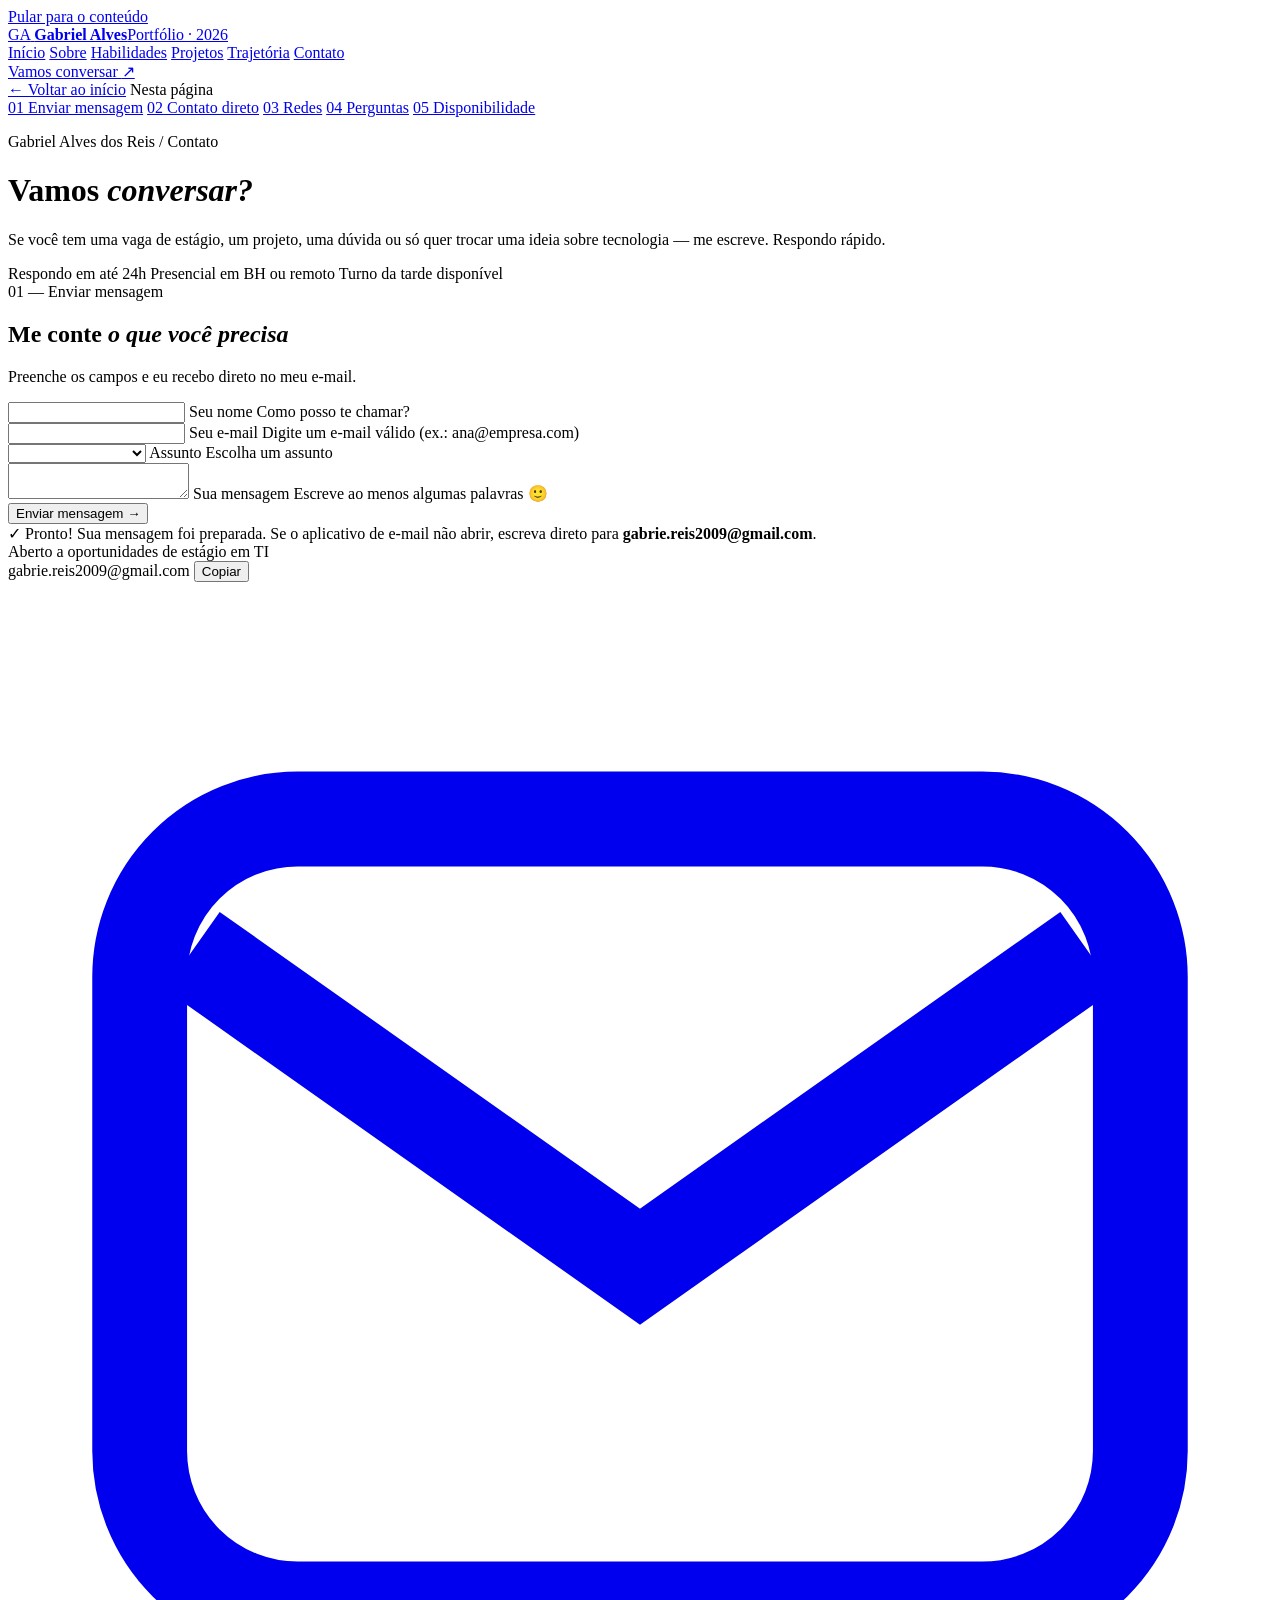
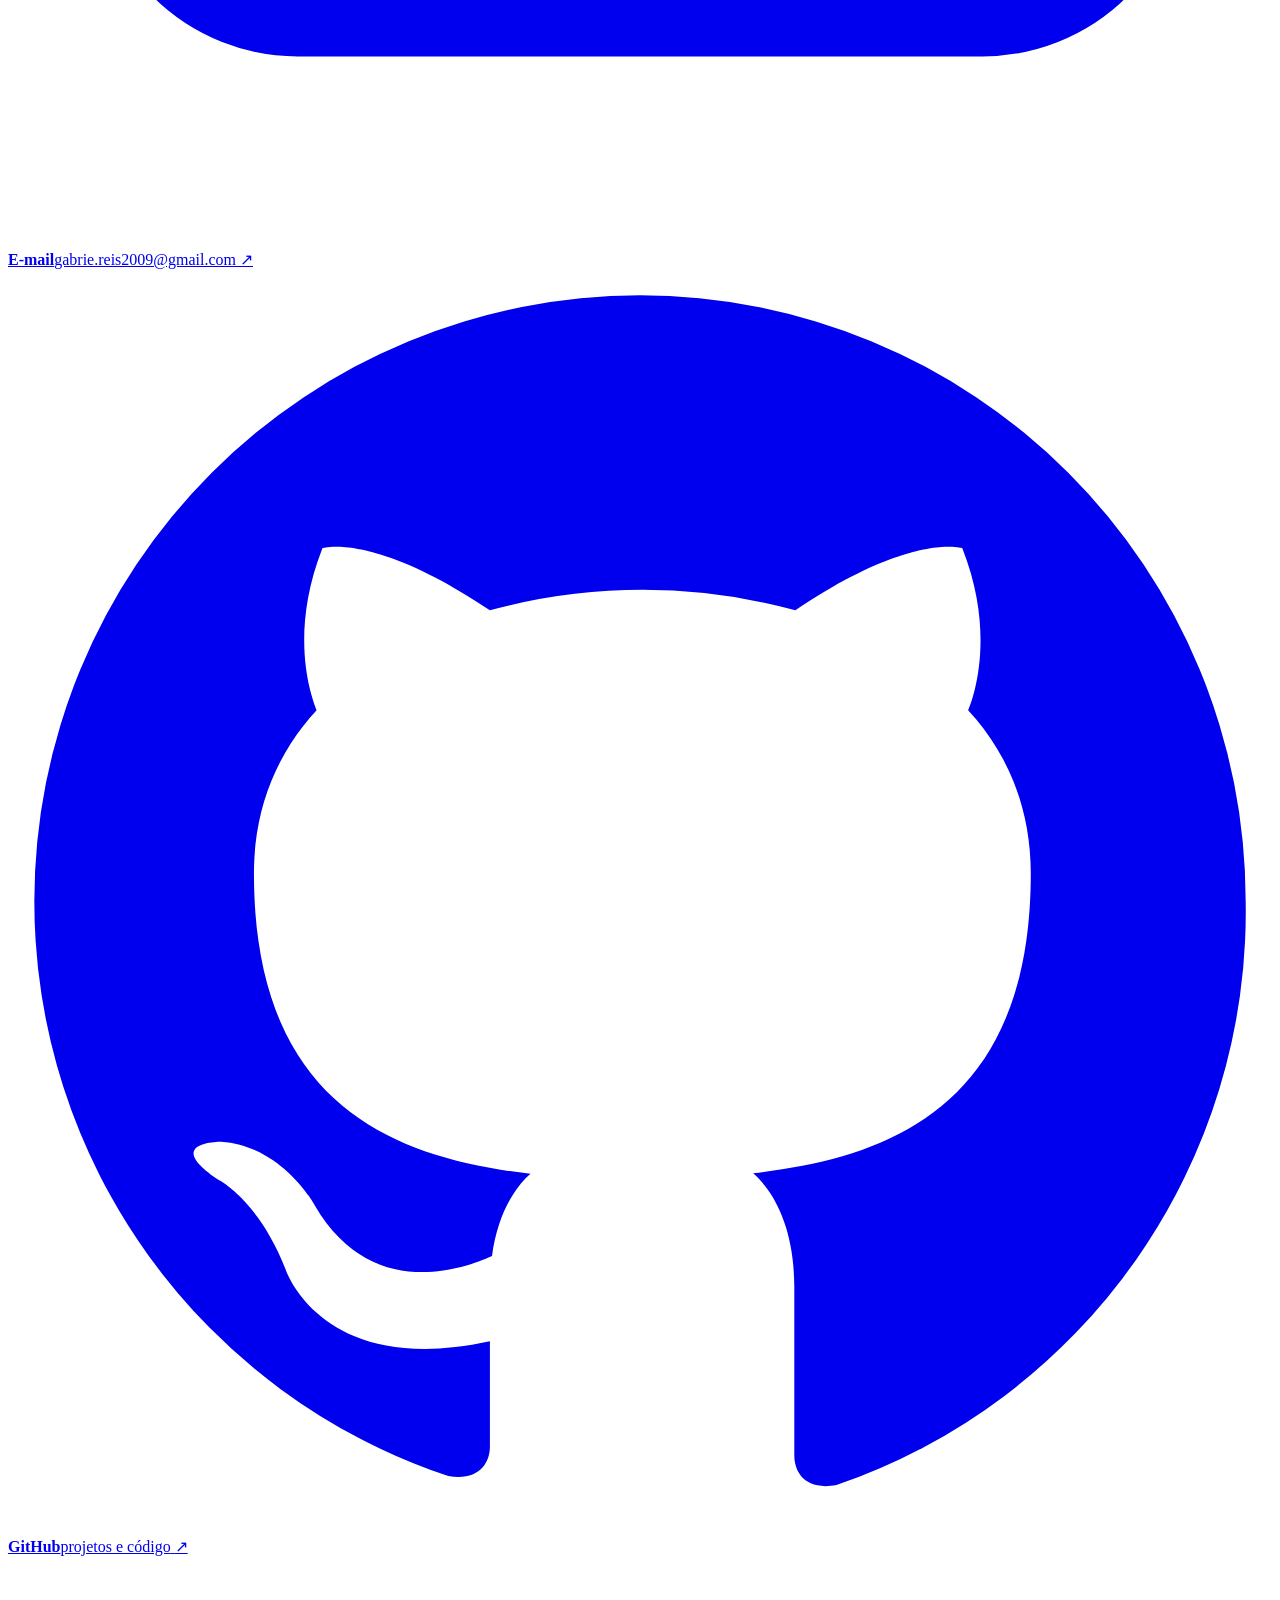
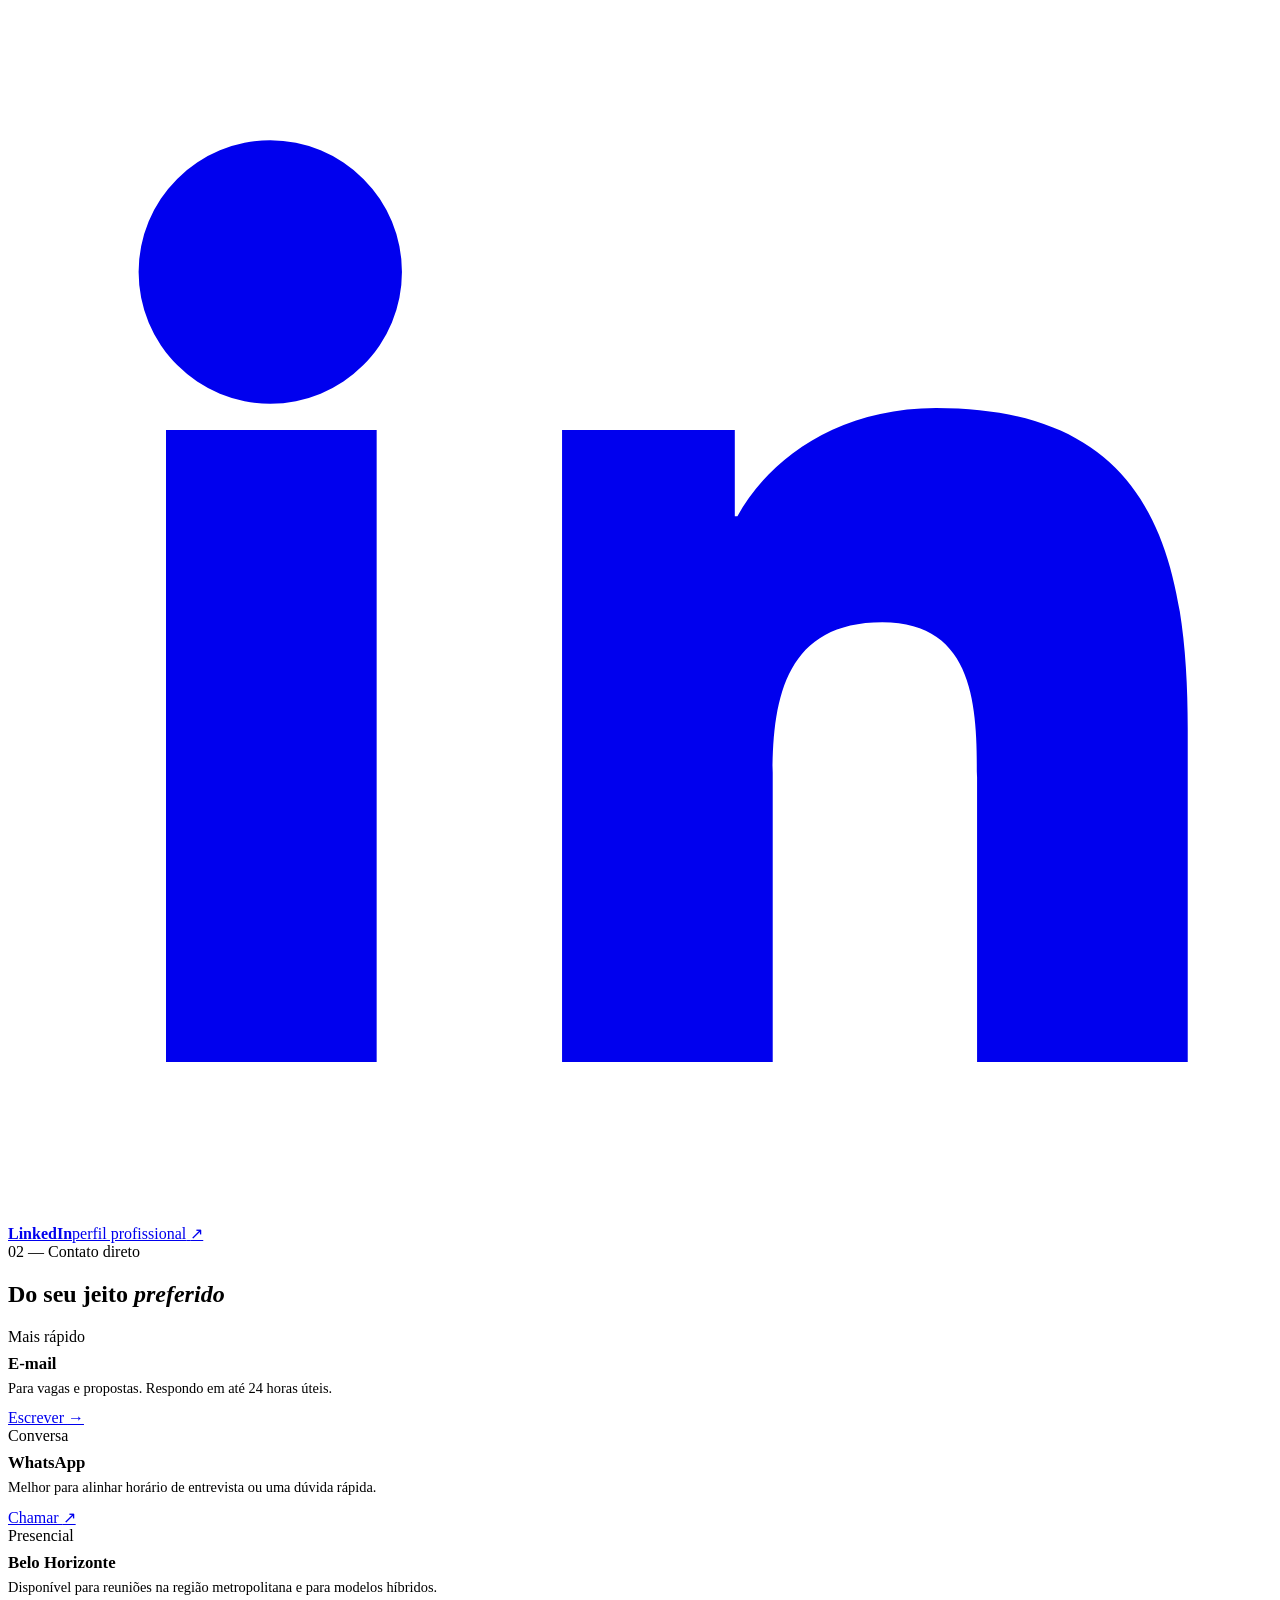
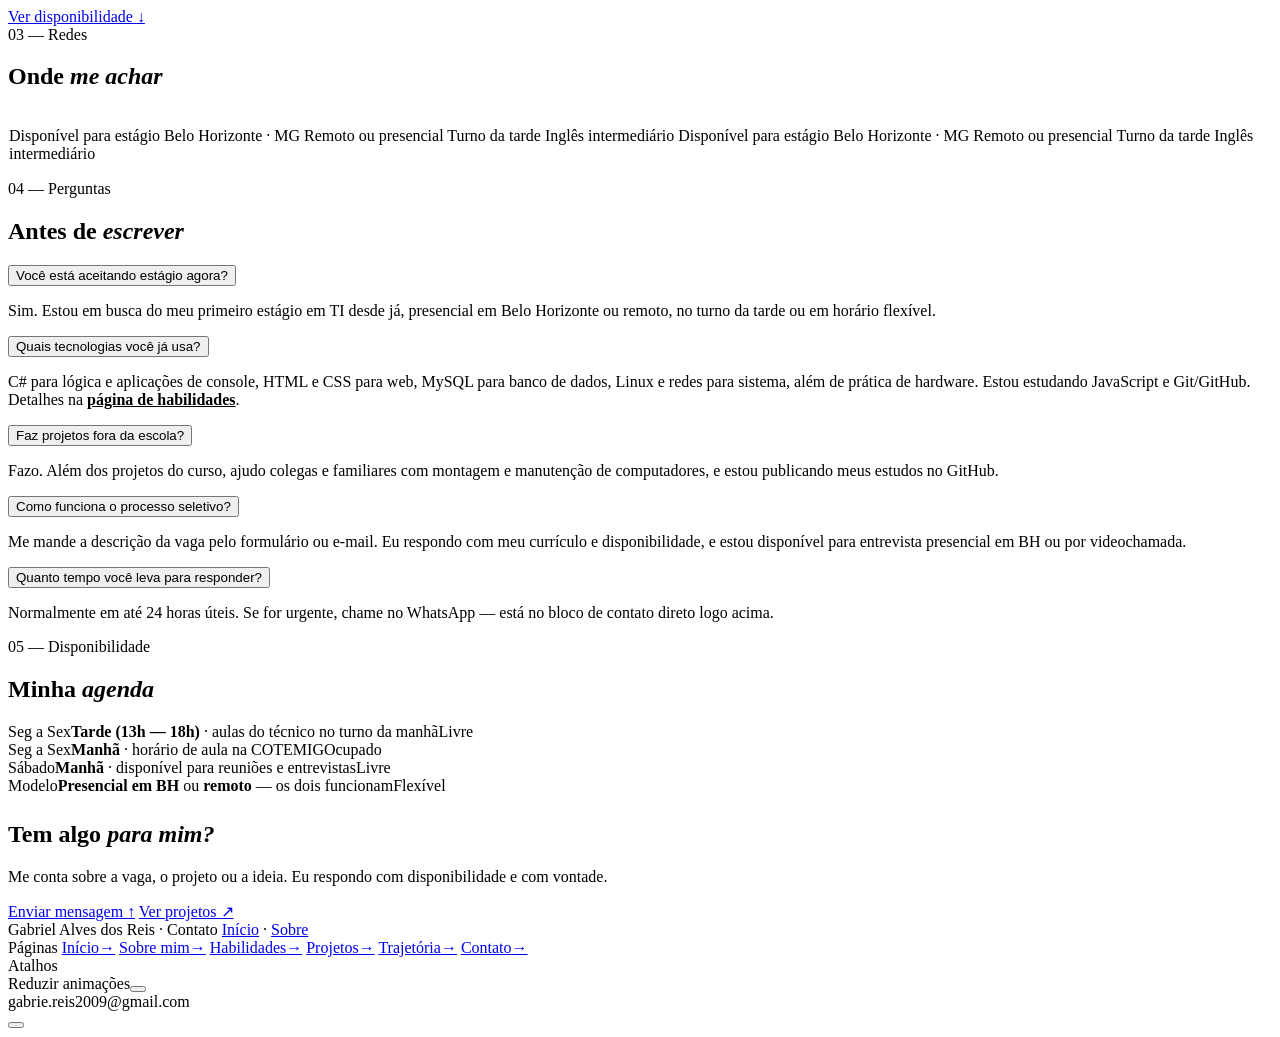
==== contato.html @ 2655604f "Add files via upload" ====
<!DOCTYPE html>
<html lang="pt-BR" class="js">
<head>
<meta charset="UTF-8">
<meta name="viewport" content="width=device-width, initial-scale=1">
<title>Contato — Gabriel Alves dos Reis</title>
<meta name="description" content="Entre em contato com Gabriel Alves dos Reis: formulário, e-mail, GitHub e LinkedIn. Disponível para estágios e projetos em Belo Horizonte.">
<meta name="theme-color" content="#ecebef">
<link rel="icon" href="data:image/svg+xml,%3Csvg xmlns='http://www.w3.org/2000/svg' viewBox='0 0 64 64'%3E%3Crect width='64' height='64' rx='16' fill='%230267ff'/%3E%3Ctext x='32' y='42' font-family='Arial' font-size='30' font-weight='700' fill='%23fff' text-anchor='middle'%3EGA%3C/text%3E%3C/svg%3E">
<link rel="preconnect" href="https://fonts.googleapis.com">
<link rel="preconnect" href="https://fonts.gstatic.com" crossorigin>
<link href="https://fonts.googleapis.com/css2?family=Caveat:wght@600&family=IBM+Plex+Mono:wght@400;500&family=Inter:wght@400;500;600;700&family=Instrument+Serif:ital@0;1&display=swap" rel="stylesheet">
<link rel="stylesheet" href="css/style.css">
</head>
<body>
<a class="skip" href="#conteudo">Pular para o conteúdo</a>

<div class="wallpaper" aria-hidden="true"></div>
<div class="frost" aria-hidden="true"></div>
<div class="grain" aria-hidden="true"></div>
<div class="progress" aria-hidden="true"></div>
<div class="veil" aria-hidden="true"></div>
<div class="cursor" aria-hidden="true"></div>
<div class="cursor-dot" aria-hidden="true"></div>

<header class="topbar">
  <nav class="nav" aria-label="Navegação principal">
    <a class="brand" href="index.html">
      <span class="brand-mark">GA</span>
      <span class="brand-txt"><b>Gabriel Alves</b><span>Portfólio · 2026</span></span>
    </a>
    <div class="nav-links">
      <span class="nav-pill" aria-hidden="true"></span>
      <a class="nav-link" href="index.html">Início</a>
      <a class="nav-link" href="sobre.html">Sobre</a>
      <a class="nav-link" href="habilidades.html">Habilidades</a>
      <a class="nav-link" href="projetos.html">Projetos</a>
      <a class="nav-link" href="trajetoria.html">Trajetória</a>
      <a class="nav-link" href="contato.html">Contato</a>
    </div>
    <a class="btn btn-primary btn-sm" href="contato.html">Vamos conversar <span class="ico ico-n">↗</span></a>
  </nav>
</header>

<div class="page">
  <div class="page-shell">

    <aside class="side">
      <a class="back-link" href="index.html"><span class="ico">←</span> Voltar ao início</a>
      <span class="side-label">Nesta página</span>
      <nav class="side-nav" aria-label="Seções desta página">
        <a href="#mensagens"><span>01</span> Enviar mensagem</a>
        <a href="#direto"><span>02</span> Contato direto</a>
        <a href="#redes"><span>03</span> Redes</a>
        <a href="#faq"><span>04</span> Perguntas</a>
        <a href="#disponibilidade"><span>05</span> Disponibilidade</a>
      </nav>
    </aside>

    <main id="conteudo">
      <header class="page-hero">
        <p class="eyebrow">Gabriel Alves dos Reis / Contato</p>
        <h1 class="page-title rv in">Vamos <em>conversar?</em></h1>
        <p class="page-lead rv in" style="--d:140ms">
          Se você tem uma vaga de estágio, um projeto, uma dúvida ou só quer trocar uma ideia sobre
          tecnologia — me escreve. Respondo rápido.
        </p>
        <div class="hero-meta rv-s in" style="--d:210ms">
          <span class="chip" style="--dot:#34c759"><i></i> Respondo em até 24h</span>
          <span class="chip" style="--dot:#0267ff"><i></i> Presencial em BH ou remoto</span>
          <span class="chip" style="--dot:#9933ff"><i></i> Turno da tarde disponível</span>
        </div>
      </header>

      <!-- 01 FORMULÁRIO -->
      <section class="sec" id="mensagens" aria-labelledby="h-msg">
        <div class="sec-head rv">
          <div>
            <span class="sec-num">01 — Enviar mensagem</span>
            <h2 class="sec-title" id="h-msg">Me conte <em>o que você precisa</em></h2>
          </div>
          <p class="sec-note">Preenche os campos e eu recebo direto no meu e-mail.</p>
        </div>

        <div class="contact-grid">
          <form class="card form-card rv" data-form novalidate>
            <div class="field">
              <input type="text" id="nome" name="nome" required autocomplete="name" placeholder=" ">
              <label for="nome">Seu nome</label>
              <span class="msg">Como posso te chamar?</span>
            </div>
            <div class="field">
              <input type="email" id="email" name="email" required autocomplete="email" placeholder=" ">
              <label for="email">Seu e-mail</label>
              <span class="msg">Digite um e-mail válido (ex.: ana@empresa.com)</span>
            </div>
            <div class="field">
              <select id="assunto" name="assunto" required>
                <option value="" selected disabled></option>
                <option>Vaga de estágio</option>
                <option>Projeto / freela</option>
                <option>Dúvida técnica</option>
                <option>Parceria</option>
                <option>Só uma mensagem</option>
              </select>
              <label for="assunto">Assunto</label>
              <span class="msg">Escolha um assunto</span>
            </div>
            <div class="field">
              <textarea id="mensagem" name="mensagem" required placeholder=" "></textarea>
              <label for="mensagem">Sua mensagem</label>
              <span class="msg">Escreve ao menos algumas palavras 🙂</span>
            </div>

            <button class="btn btn-primary btn-block btn-lg" type="submit">
              <span data-label>Enviar mensagem</span> <span class="ico ico-e">→</span>
            </button>

            <div class="form-ok" role="status">
              <span class="tick">✓</span>
              <span>Pronto! Sua mensagem foi preparada. Se o aplicativo de e-mail não abrir, escreva direto para <b>gabrie.reis2009@gmail.com</b>.</span>
            </div>
          </form>

          <div class="card rv" style="--d:120ms">
            <div class="avail"><span class="pulse" aria-hidden="true"></span> Aberto a oportunidades de estágio em TI</div>

            <div class="copy-row">
              <span class="mail">gabrie.reis2009@gmail.com</span>
              <button class="btn btn-sm" data-copy="gabrie.reis2009@gmail.com"><span data-label>Copiar</span></button>
            </div>

            <div class="social-list">
              <a href="mailto:gabrie.reis2009@gmail.com">
                <span class="sl-ico" style="--gl:linear-gradient(150deg,#ff9500,#ff375f)">
                  <svg viewBox="0 0 24 24" fill="none" stroke="currentColor" stroke-width="1.8"><rect x="2.5" y="4.5" width="19" height="15" rx="3"/><path d="m3.5 7 8.5 6 8.5-6"/></svg>
                </span>
                <span class="sl-txt"><b>E-mail</b><span>gabrie.reis2009@gmail.com</span></span>
                <span class="sl-go">↗</span>
              </a>
              <a href="https://github.com/SEU-USUARIO" target="_blank" rel="noopener">
                <span class="sl-ico" style="--gl:linear-gradient(150deg,#3a3a3c,#1c1c1e)">
                  <svg viewBox="0 0 24 24" fill="currentColor"><path d="M12 .5A11.5 11.5 0 0 0 .5 12a11.5 11.5 0 0 0 7.86 10.92c.58.1.79-.25.79-.56v-2c-3.2.7-3.88-1.37-3.88-1.37-.53-1.35-1.3-1.71-1.3-1.71-1.05-.72.08-.71.08-.71 1.16.08 1.77 1.2 1.77 1.2 1.03 1.78 2.71 1.27 3.37.97.1-.75.4-1.27.73-1.56-2.56-.3-5.25-1.28-5.25-5.7 0-1.26.45-2.3 1.19-3.1-.12-.3-.52-1.48.11-3.08 0 0 .97-.31 3.18 1.18a11 11 0 0 1 5.8 0c2.2-1.49 3.17-1.18 3.17-1.18.63 1.6.23 2.79.11 3.08.74.8 1.19 1.84 1.19 3.1 0 4.43-2.7 5.4-5.27 5.69.41.36.78 1.07.78 2.16v3.2c0 .31.2.67.8.56A11.5 11.5 0 0 0 23.5 12 11.5 11.5 0 0 0 12 .5Z"/></svg>
                </span>
                <span class="sl-txt"><b>GitHub</b><span>projetos e código</span></span>
                <span class="sl-go">↗</span>
              </a>
              <a href="https://www.linkedin.com/in/SEU-USUARIO" target="_blank" rel="noopener">
                <span class="sl-ico" style="--gl:linear-gradient(150deg,#2b82ff,#0053d6)">
                  <svg viewBox="0 0 24 24" fill="currentColor"><path d="M4.98 3.5a2.5 2.5 0 1 1 0 5 2.5 2.5 0 0 1 0-5ZM3 9h4v12H3V9Zm7 0h3.8v1.64h.05c.53-1 1.83-2.06 3.77-2.06 4.03 0 4.78 2.65 4.78 6.1V21h-4v-5.4c0-1.29-.02-2.95-1.8-2.95-1.8 0-2.08 1.4-2.08 2.85V21h-4V9Z"/></svg>
                </span>
                <span class="sl-txt"><b>LinkedIn</b><span>perfil profissional</span></span>
                <span class="sl-go">↗</span>
              </a>
            </div>
          </div>
        </div>
      </section>

      <!-- 02 DIRETO -->
      <section class="sec" id="direto" aria-labelledby="h-dir">
        <div class="sec-head rv">
          <div>
            <span class="sec-num">02 — Contato direto</span>
            <h2 class="sec-title" id="h-dir">Do seu jeito <em>preferido</em></h2>
          </div>
        </div>
        <div class="grid g3">
          <article class="soft-card rv">
            <span class="sec-num">Mais rápido</span>
            <h3 style="font-size:1.05rem;font-weight:650;margin:8px 0 6px">E-mail</h3>
            <p style="color:var(--muted);font-size:.9rem;margin:0 0 12px">Para vagas e propostas. Respondo em até 24 horas úteis.</p>
            <a class="link-btn" href="mailto:gabrie.reis2009@gmail.com">Escrever <span class="ico ico-e">→</span></a>
          </article>
          <article class="soft-card rv" style="--d:90ms">
            <span class="sec-num">Conversa</span>
            <h3 style="font-size:1.05rem;font-weight:650;margin:8px 0 6px">WhatsApp</h3>
            <p style="color:var(--muted);font-size:.9rem;margin:0 0 12px">Melhor para alinhar horário de entrevista ou uma dúvida rápida.</p>
            <a class="link-btn" href="https://wa.me/5531900000000" target="_blank" rel="noopener">Chamar <span class="ico ico-n">↗</span></a>
          </article>
          <article class="soft-card rv" style="--d:180ms">
            <span class="sec-num">Presencial</span>
            <h3 style="font-size:1.05rem;font-weight:650;margin:8px 0 6px">Belo Horizonte</h3>
            <p style="color:var(--muted);font-size:.9rem;margin:0 0 12px">Disponível para reuniões na região metropolitana e para modelos híbridos.</p>
            <a class="link-btn" href="#disponibilidade">Ver disponibilidade <span class="ico ico-s">↓</span></a>
          </article>
        </div>
      </section>

      <!-- 03 REDES -->
      <section class="sec" id="redes" aria-labelledby="h-red">
        <div class="sec-head rv">
          <div>
            <span class="sec-num">03 — Redes</span>
            <h2 class="sec-title" id="h-red">Onde <em>me achar</em></h2>
          </div>
        </div>
        <div class="marquee rv" style="border-radius:999px;border:1px solid rgba(255,255,255,.7);background:rgba(255,255,255,.5);padding:16px 0">
          <div class="mq-track">
            <span class="mq-item" style="--dot:#34c759"><i></i> Disponível para estágio</span>
            <span class="mq-item" style="--dot:#0267ff"><i></i> Belo Horizonte · MG</span>
            <span class="mq-item" style="--dot:#9933ff"><i></i> Remoto ou presencial</span>
            <span class="mq-item" style="--dot:#ff9500"><i></i> Turno da tarde</span>
            <span class="mq-item" style="--dot:#30b0c7"><i></i> Inglês intermediário</span>
            <span class="mq-item" style="--dot:#34c759"><i></i> Disponível para estágio</span>
            <span class="mq-item" style="--dot:#0267ff"><i></i> Belo Horizonte · MG</span>
            <span class="mq-item" style="--dot:#9933ff"><i></i> Remoto ou presencial</span>
            <span class="mq-item" style="--dot:#ff9500"><i></i> Turno da tarde</span>
            <span class="mq-item" style="--dot:#30b0c7"><i></i> Inglês intermediário</span>
          </div>
        </div>
      </section>

      <!-- 04 FAQ -->
      <section class="sec" id="faq" aria-labelledby="h-faq">
        <div class="sec-head rv">
          <div>
            <span class="sec-num">04 — Perguntas</span>
            <h2 class="sec-title" id="h-faq">Antes de <em>escrever</em></h2>
          </div>
        </div>
        <div class="acc rv">
          <div class="acc-item">
            <button class="acc-q">Você está aceitando estágio agora? <span class="plus" aria-hidden="true"></span></button>
            <div class="acc-a"><p>Sim. Estou em busca do meu primeiro estágio em TI desde já, presencial em Belo Horizonte ou remoto, no turno da tarde ou em horário flexível.</p></div>
          </div>
          <div class="acc-item">
            <button class="acc-q">Quais tecnologias você já usa? <span class="plus" aria-hidden="true"></span></button>
            <div class="acc-a"><p>C# para lógica e aplicações de console, HTML e CSS para web, MySQL para banco de dados, Linux e redes para sistema, além de prática de hardware. Estou estudando JavaScript e Git/GitHub. Detalhes na <a href="habilidades.html" style="color:var(--blue);font-weight:600">página de habilidades</a>.</p></div>
          </div>
          <div class="acc-item">
            <button class="acc-q">Faz projetos fora da escola? <span class="plus" aria-hidden="true"></span></button>
            <div class="acc-a"><p>Fazo. Além dos projetos do curso, ajudo colegas e familiares com montagem e manutenção de computadores, e estou publicando meus estudos no GitHub.</p></div>
          </div>
          <div class="acc-item">
            <button class="acc-q">Como funciona o processo seletivo? <span class="plus" aria-hidden="true"></span></button>
            <div class="acc-a"><p>Me mande a descrição da vaga pelo formulário ou e-mail. Eu respondo com meu currículo e disponibilidade, e estou disponível para entrevista presencial em BH ou por videochamada.</p></div>
          </div>
          <div class="acc-item">
            <button class="acc-q">Quanto tempo você leva para responder? <span class="plus" aria-hidden="true"></span></button>
            <div class="acc-a"><p>Normalmente em até 24 horas úteis. Se for urgente, chame no WhatsApp — está no bloco de contato direto logo acima.</p></div>
          </div>
        </div>
      </section>

      <!-- 05 DISPONIBILIDADE -->
      <section class="sec" id="disponibilidade" aria-labelledby="h-disp">
        <div class="sec-head rv">
          <div>
            <span class="sec-num">05 — Disponibilidade</span>
            <h2 class="sec-title" id="h-disp">Minha <em>agenda</em></h2>
          </div>
        </div>
        <div class="rows rv">
          <div class="row"><span class="row-k">Seg a Sex</span><span class="row-v"><b>Tarde (13h — 18h)</b> · aulas do técnico no turno da manhã</span><span class="row-a">Livre</span></div>
          <div class="row"><span class="row-k">Seg a Sex</span><span class="row-v"><b>Manhã</b> · horário de aula na COTEMIG</span><span class="row-a">Ocupado</span></div>
          <div class="row"><span class="row-k">Sábado</span><span class="row-v"><b>Manhã</b> · disponível para reuniões e entrevistas</span><span class="row-a">Livre</span></div>
          <div class="row"><span class="row-k">Modelo</span><span class="row-v"><b>Presencial em BH</b> ou <b>remoto</b> — os dois funcionam</span><span class="row-a">Flexível</span></div>
        </div>

        <div class="cta glass rv" style="margin-top:26px">
          <h2>Tem algo <em>para mim?</em></h2>
          <p>Me conta sobre a vaga, o projeto ou a ideia. Eu respondo com disponibilidade e com vontade.</p>
          <div class="cta-acts">
            <a class="btn btn-primary btn-lg" href="#mensagens">Enviar mensagem <span class="ico ico-e">↑</span></a>
            <a class="btn btn-lg" href="projetos.html">Ver projetos <span class="ico ico-n">↗</span></a>
          </div>
        </div>
      </section>

      <footer class="foot">
        <span>Gabriel Alves dos Reis · Contato</span>
        <span><a href="index.html">Início</a> · <a href="sobre.html">Sobre</a></span>
      </footer>
    </main>
  </div>
</div>

<div class="dock">
  <div class="dock-panel" id="dockPanel" aria-hidden="true">
    <div class="dock-grp">
      <span class="dock-hd">Páginas</span>
      <a href="index.html"><span>Início</span><span class="arr">→</span></a>
      <a href="sobre.html"><span>Sobre mim</span><span class="arr">→</span></a>
      <a href="habilidades.html"><span>Habilidades</span><span class="arr">→</span></a>
      <a href="projetos.html"><span>Projetos</span><span class="arr">→</span></a>
      <a href="trajetoria.html"><span>Trajetória</span><span class="arr">→</span></a>
      <a href="contato.html"><span>Contato</span><span class="arr">→</span></a>
    </div>
    <div class="dock-grp">
      <span class="dock-hd">Atalhos</span>
      <div class="dock-row"><span>Reduzir animações</span><button class="switch" data-action="calm" aria-checked="false" aria-label="Reduzir animações"></button></div>
      <div class="dock-row"><span>gabrie.reis2009@gmail.com</span></div>
    </div>
  </div>
  <button class="dock-btn" aria-label="Abrir menu" aria-expanded="false" aria-controls="dockPanel">
    <span></span><span></span><span></span>
  </button>
</div>

<script src="js/main.js"></script>
</body>
</html>
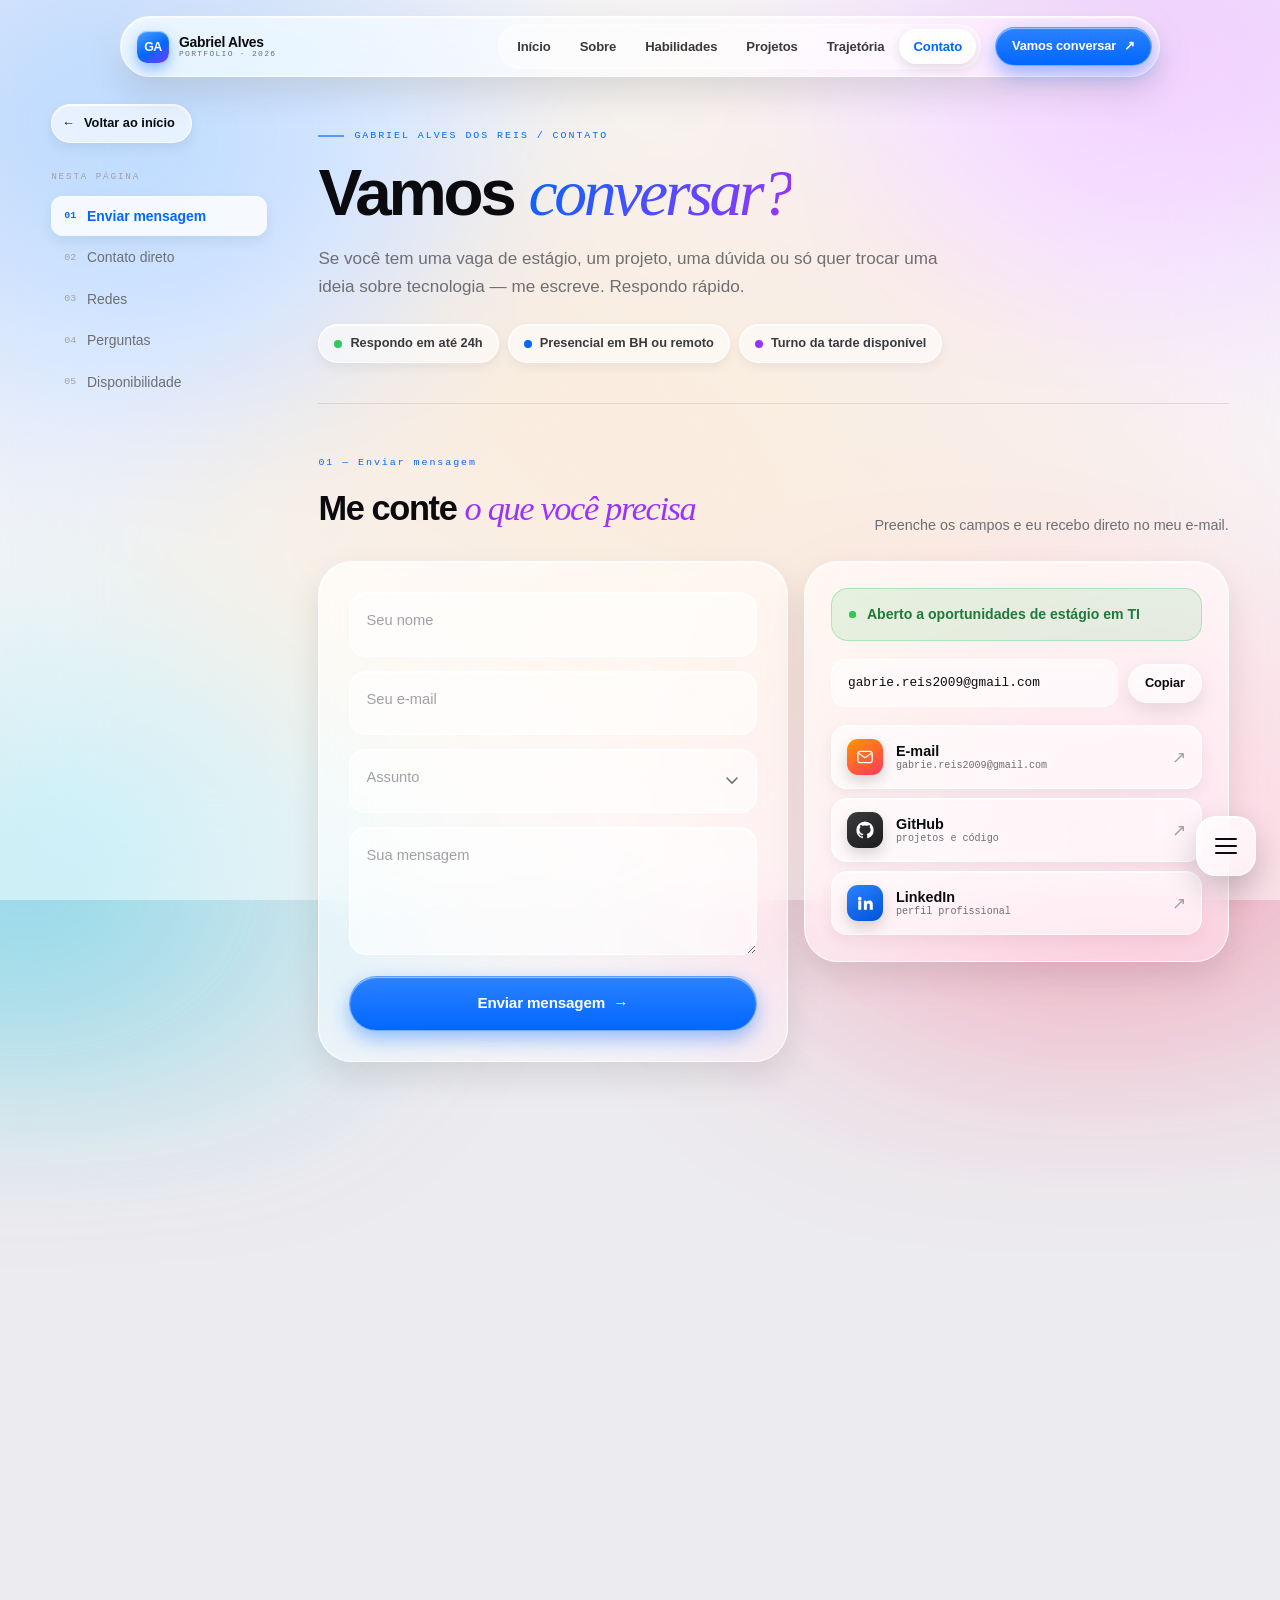
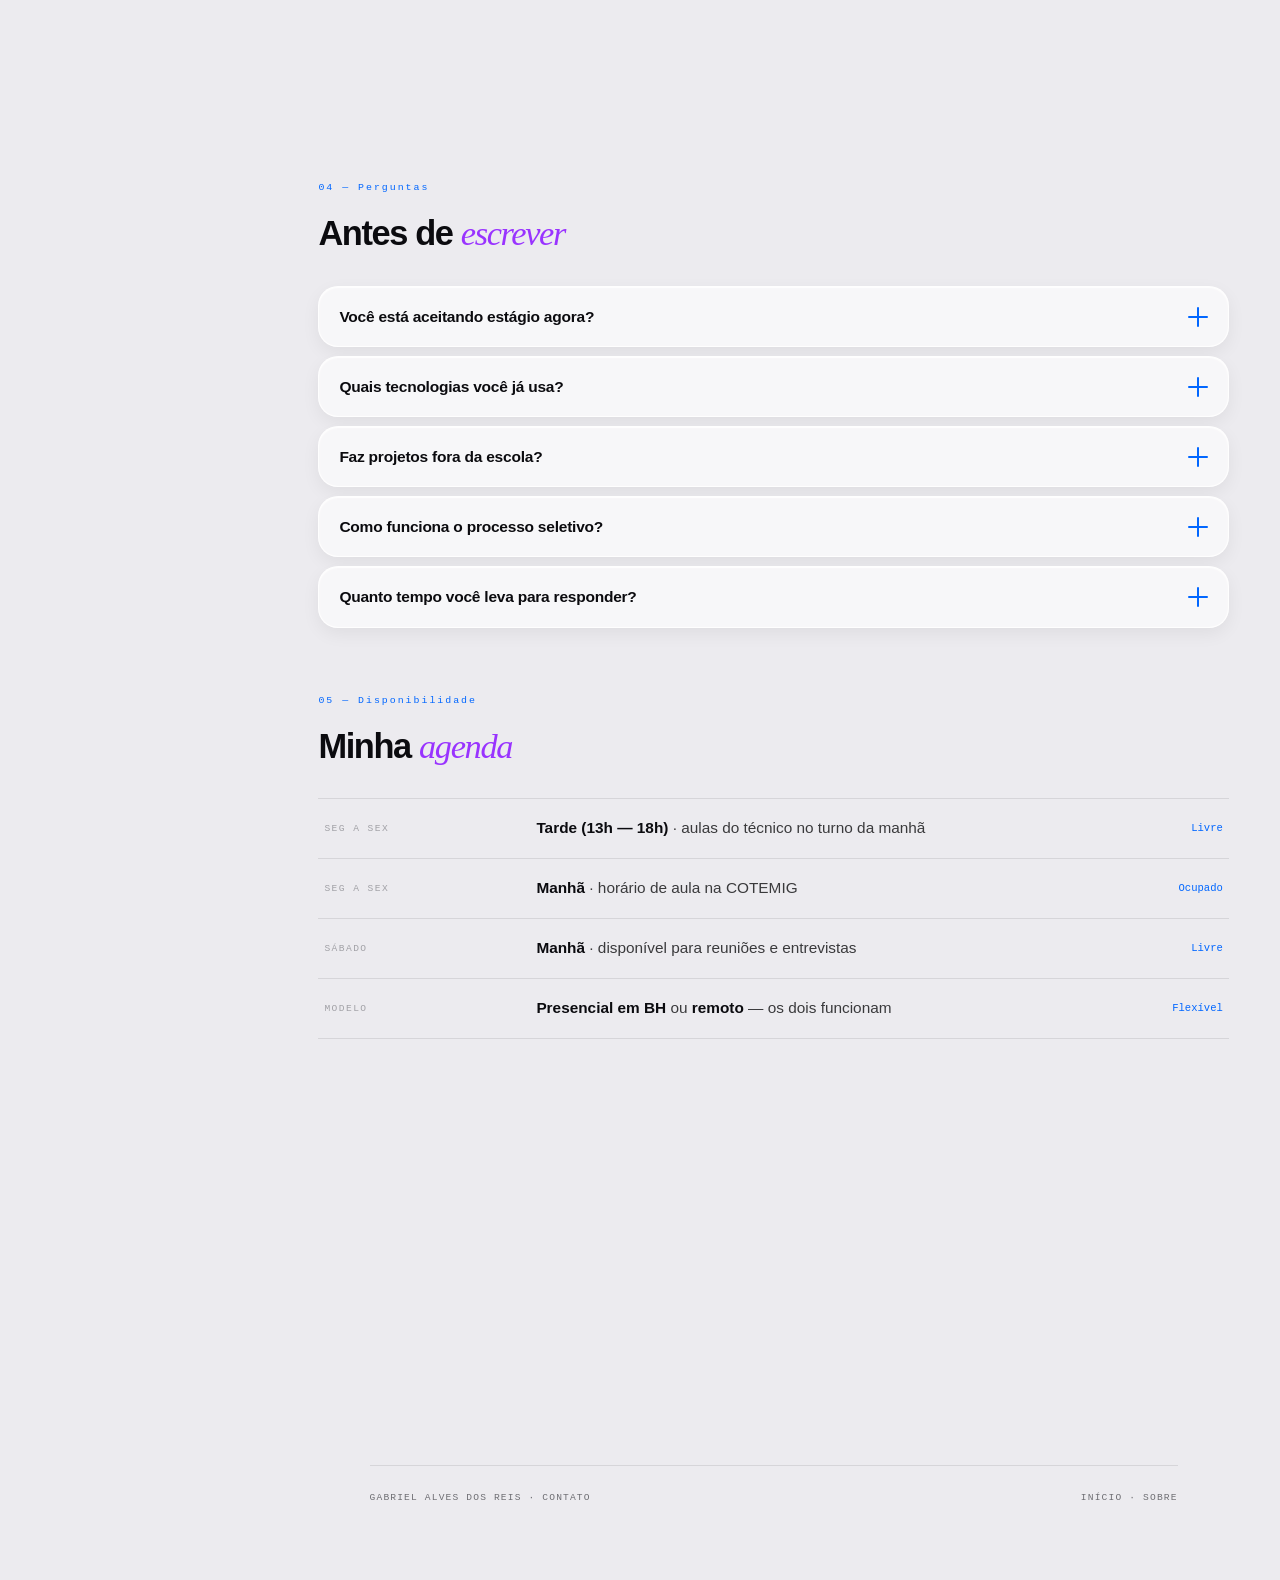
==== commit 34c25717: "Update contato.html" ====
--- a/contato.html
+++ b/contato.html
@@ -10,7 +10,7 @@
 <link rel="preconnect" href="https://fonts.googleapis.com">
 <link rel="preconnect" href="https://fonts.gstatic.com" crossorigin>
 <link href="https://fonts.googleapis.com/css2?family=Caveat:wght@600&family=IBM+Plex+Mono:wght@400;500&family=Inter:wght@400;500;600;700&family=Instrument+Serif:ital@0;1&display=swap" rel="stylesheet">
-<link rel="stylesheet" href="css/style.css">
+<link rel="stylesheet" href="style.css">
 </head>
 <body>
 <a class="skip" href="#conteudo">Pular para o conteúdo</a>
@@ -298,6 +298,6 @@
   </button>
 </div>
 
-<script src="js/main.js"></script>
+<script src="main.js"></script>
 </body>
 </html>
--- a/style.css
+++ b/style.css
@@ -0,0 +1,1154 @@
+/* =========================================================
+   GABRIEL ALVES DOS REIS — PORTFÓLIO
+   Inspirado em giovannitrivellato.com.br · estilo iOS Glass
+   ---------------------------------------------------------
+   01 Tokens        07 Home / pastas
+   02 Base          08 Shell das páginas
+   03 Wallpaper     09 Componentes
+   04 Topbar        10 Reveals & véu
+   05 Botões        11 Responsivo
+   06 Superfícies   12 Motion prefs
+   ========================================================= */
+
+/* ============ 01 · TOKENS ============ */
+:root {
+  --blue: #0267ff;
+  --blue-60: rgba(2, 103, 255, .6);
+  --blue-40: rgba(2, 103, 255, .4);
+  --blue-20: rgba(2, 103, 255, .2);
+  --blue-10: rgba(2, 103, 255, .1);
+
+  --black: #1c1c1e;
+  --ink: #0b0b0f;
+  --dark: #3a3a3c;
+  --muted: #6e6e73;
+  --faint: #a1a1a6;
+  --hair: rgba(0, 0, 0, .09);
+  --hair-2: rgba(0, 0, 0, .16);
+
+  --w-90: rgba(255, 255, 255, .9);
+  --w-70: rgba(255, 255, 255, .7);
+  --w-50: rgba(255, 255, 255, .5);
+  --w-40: rgba(255, 255, 255, .4);
+  --w-25: rgba(255, 255, 255, .25);
+  --w-12: rgba(255, 255, 255, .12);
+
+  --purple: #9933ff;
+  --pink: #ff2d55;
+  --orange: #ff9500;
+  --green: #34c759;
+  --teal: #30b0c7;
+  --indigo: #5856d6;
+  --yellow: #ffcc00;
+
+  --r-xs: 12px;
+  --r-sm: 18px;
+  --r: 26px;
+  --r-lg: 34px;
+  --r-xl: 44px;
+
+  --t8: .8s cubic-bezier(.16, 1, .3, 1);
+  --t6: .6s cubic-bezier(.16, 1, .3, 1);
+  --t4: .4s cubic-bezier(.16, 1, .3, 1);
+  --t2: .2s cubic-bezier(.16, 1, .3, 1);
+
+  --sans: "Inter", -apple-system, BlinkMacSystemFont, "SF Pro Display", "Segoe UI", Roboto, sans-serif;
+  --hand: "Caveat", "Segoe Script", cursive;
+  --serif: "Instrument Serif", Georgia, serif;
+  --mono: "IBM Plex Mono", ui-monospace, "SF Mono", monospace;
+
+  --page-pad: clamp(20px, 4vw, 56px);
+}
+
+/* ============ 02 · BASE ============ */
+*, *::before, *::after { box-sizing: border-box; }
+
+html {
+  -webkit-text-size-adjust: 100%;
+  scroll-behavior: smooth;
+  scroll-padding-top: 104px;
+  overflow-x: clip;
+}
+
+body {
+  margin: 0;
+  min-height: 100vh;
+  font-family: var(--sans);
+  font-size: 16.5px;
+  line-height: 1.62;
+  color: var(--ink);
+  background: #ecebef;
+  -webkit-font-smoothing: antialiased;
+  overflow-x: clip;
+}
+
+h1, h2, h3, h4, p, figure, blockquote { margin-top: 0; }
+img { max-width: 100%; display: block; }
+a { color: inherit; text-decoration: none; }
+button, input, textarea, select { font: inherit; color: inherit; }
+::selection { background: var(--blue-20); color: var(--blue); }
+
+:focus-visible { outline: 2.5px solid var(--blue); outline-offset: 3px; border-radius: 8px; }
+
+body::-webkit-scrollbar { width: 11px; height: 11px; }
+body::-webkit-scrollbar-track { background: transparent; }
+body::-webkit-scrollbar-thumb {
+  background-color: var(--blue);
+  border: 3px solid transparent;
+  border-radius: 999px;
+  background-clip: padding-box;
+}
+body::-webkit-scrollbar-thumb:hover { background-color: #0053d6; }
+
+.skip { position: absolute; left: -9999px; top: 10px; z-index: 9999;
+  padding: 10px 18px; background: var(--blue); color: #fff; border-radius: 999px; }
+.skip:focus { left: 12px; }
+
+.sr { position: absolute; width: 1px; height: 1px; overflow: hidden; clip: rect(0 0 0 0); white-space: nowrap; }
+
+/* ============ 03 · WALLPAPER ============ */
+.wallpaper {
+  position: fixed; inset: -25%; z-index: -3; pointer-events: none;
+  background:
+    radial-gradient(38% 44% at 22% 26%, rgba(2, 103, 255, .55), transparent 66%),
+    radial-gradient(34% 40% at 78% 20%, rgba(153, 51, 255, .45), transparent 66%),
+    radial-gradient(40% 42% at 74% 78%, rgba(255, 45, 85, .34), transparent 66%),
+    radial-gradient(36% 40% at 18% 82%, rgba(48, 176, 199, .42), transparent 66%),
+    radial-gradient(50% 50% at 50% 50%, rgba(255, 149, 0, .22), transparent 70%);
+  filter: blur(70px) saturate(150%);
+  animation: wall 26s ease-in-out infinite alternate;
+  will-change: transform;
+}
+@keyframes wall {
+  0%   { transform: translate3d(0, 0, 0) scale(1) rotate(0deg); }
+  50%  { transform: translate3d(3%, -3%, 0) scale(1.12) rotate(4deg); }
+  100% { transform: translate3d(-4%, 3%, 0) scale(1.06) rotate(-5deg); }
+}
+
+.frost {
+  position: fixed; inset: 0; z-index: -2; pointer-events: none;
+  background: rgba(255, 255, 255, .52);
+  backdrop-filter: blur(46px) saturate(130%);
+  -webkit-backdrop-filter: blur(46px) saturate(130%);
+}
+.grain {
+  position: fixed; inset: 0; z-index: -1; pointer-events: none; opacity: .3;
+  background-image: url("data:image/svg+xml,%3Csvg xmlns='http://www.w3.org/2000/svg' width='140' height='140'%3E%3Cfilter id='n'%3E%3CfeTurbulence type='fractalNoise' baseFrequency='.9' numOctaves='3'/%3E%3C/filter%3E%3Crect width='100%25' height='100%25' filter='url(%23n)' opacity='.4'/%3E%3C/svg%3E");
+  mix-blend-mode: overlay;
+}
+
+/* cursor personalizado */
+.cursor, .cursor-dot { position: fixed; top: 0; left: 0; z-index: 9000; pointer-events: none; opacity: 0; }
+.cursor {
+  width: 34px; height: 34px; margin: -17px 0 0 -17px;
+  border-radius: 50%; border: 1px solid rgba(0, 0, 0, .18);
+  background: rgba(255, 255, 255, .28);
+  backdrop-filter: grayscale(1) saturate(0) contrast(1.1);
+  -webkit-backdrop-filter: grayscale(1) saturate(0) contrast(1.1);
+  transition: width .25s var(--t4), height .25s var(--t4), margin .25s var(--t4), opacity .3s, background .3s;
+}
+.cursor-dot { width: 5px; height: 5px; margin: -2.5px 0 0 -2.5px; border-radius: 50%; background: var(--blue); }
+body.cursor-on .cursor, body.cursor-on .cursor-dot { opacity: 1; }
+body.cursor-hot .cursor { width: 56px; height: 56px; margin: -28px 0 0 -28px; background: rgba(2, 103, 255, .13); border-color: transparent; }
+body.cursor-hot .cursor-dot { opacity: 0; }
+
+/* ============ 04 · TOPBAR ============ */
+.topbar {
+  position: fixed; top: 16px; left: 0; right: 0; z-index: 600;
+  display: flex; justify-content: center; padding-inline: 16px;
+  pointer-events: none;
+}
+.topbar > * { pointer-events: auto; }
+
+.nav {
+  width: min(100%, 1040px);
+  display: flex; align-items: center; gap: 8px;
+  padding: 7px 7px 7px 16px;
+  border-radius: 999px;
+  background: linear-gradient(145deg, rgba(255, 255, 255, .68), rgba(255, 255, 255, .38));
+  border: 1px solid rgba(255, 255, 255, .75);
+  box-shadow: inset 0 1px 1.5px rgba(255, 255, 255, .95), 0 14px 36px rgba(0, 0, 0, .13), 0 0 26px rgba(255, 255, 255, .35);
+  backdrop-filter: blur(22px) saturate(180%);
+  -webkit-backdrop-filter: blur(22px) saturate(180%);
+  transition: box-shadow var(--t4), background var(--t4), transform var(--t4);
+}
+body.scrolled .nav {
+  background: linear-gradient(145deg, rgba(255, 255, 255, .88), rgba(255, 255, 255, .6));
+  box-shadow: inset 0 1px 1.5px rgba(255, 255, 255, 1), 0 18px 44px rgba(0, 0, 0, .16);
+}
+
+.brand { display: flex; align-items: center; gap: 10px; padding-right: 6px; flex: none; }
+.brand-mark {
+  width: 32px; height: 32px; border-radius: 10px;
+  display: grid; place-items: center; flex: none;
+  background: linear-gradient(150deg, #4ea0ff, var(--blue) 55%, #7a3bff);
+  color: #fff; font-weight: 700; font-size: .78rem; letter-spacing: -.04em;
+  box-shadow: 0 6px 14px var(--blue-40), inset 0 1px 1px rgba(255, 255, 255, .6);
+}
+.brand-txt { line-height: 1.1; }
+.brand-txt b { display: block; font-size: .87rem; font-weight: 650; letter-spacing: -.02em; }
+.brand-txt span { display: block; font-family: var(--mono); font-size: .5rem; letter-spacing: .16em;
+  text-transform: uppercase; color: var(--muted); }
+
+.nav-links {
+  position: relative; display: flex; align-items: center; gap: 1px;
+  margin-left: auto; padding: 4px;
+  border-radius: 999px; background: rgba(255, 255, 255, .45);
+  border: 1px solid rgba(255, 255, 255, .6);
+}
+.nav-pill {
+  position: absolute; top: 4px; left: 0; height: calc(100% - 8px);
+  border-radius: 999px; opacity: 0; pointer-events: none;
+  background: linear-gradient(180deg, #fff, rgba(255, 255, 255, .72));
+  box-shadow: 0 4px 12px rgba(0, 0, 0, .12), inset 0 1px 1px #fff;
+  transition: transform .5s cubic-bezier(.34, 1.3, .5, 1), width .5s cubic-bezier(.34, 1.3, .5, 1), opacity .3s;
+  will-change: transform, width;
+}
+.nav-pill.on { opacity: 1; }
+
+.nav-link {
+  position: relative; z-index: 1;
+  padding: 7px 14px; border-radius: 999px;
+  font-size: .82rem; font-weight: 550; letter-spacing: -.01em;
+  color: var(--dark); white-space: nowrap;
+  transition: color .3s ease;
+}
+.nav-link:hover { color: var(--blue); }
+.nav-link[aria-current="page"] { color: var(--blue); font-weight: 650; }
+
+.nav .btn { margin-left: 6px; }
+
+/* ============ 05 · BOTÕES DINÂMICOS ============ */
+.btn {
+  --mx: 50%; --my: 50%;
+  position: relative; display: inline-flex; align-items: center; justify-content: center; gap: 8px;
+  padding: 11px 22px; border-radius: 999px;
+  border: 1px solid rgba(255, 255, 255, .7);
+  background: linear-gradient(145deg, rgba(255, 255, 255, .62), rgba(255, 255, 255, .3));
+  box-shadow: inset 0 1px 1.5px rgba(255, 255, 255, .9), 0 8px 20px rgba(0, 0, 0, .1);
+  backdrop-filter: blur(16px);
+  -webkit-backdrop-filter: blur(16px);
+  font-size: .87rem; font-weight: 600; letter-spacing: -.01em;
+  cursor: pointer; overflow: hidden; isolation: isolate;
+  transition: transform .35s cubic-bezier(.34, 1.4, .5, 1), box-shadow var(--t4),
+              border-color var(--t4), background var(--t4), color var(--t2);
+  will-change: transform;
+}
+.btn::before {
+  content: ""; position: absolute; inset: 0; z-index: -1;
+  background: radial-gradient(160px 160px at var(--mx) var(--my), rgba(255, 255, 255, .95), transparent 70%);
+  opacity: 0; transition: opacity .4s ease;
+}
+.btn:hover::before { opacity: 1; }
+.btn:hover {
+  transform: translateY(-3px);
+  border-color: #fff;
+  box-shadow: inset 0 1.5px 2px rgba(255, 255, 255, 1), 0 14px 30px rgba(0, 0, 0, .15);
+}
+.btn:active { transform: translateY(0) scale(.97); }
+.btn .ico { display: inline-block; transition: transform .4s var(--t4); }
+.btn:hover .ico-n { transform: translate(3px, -3px); }
+.btn:hover .ico-e { transform: translateX(4px); }
+.btn:hover .ico-s { transform: translateY(3px); }
+
+.btn-primary {
+  background: linear-gradient(180deg, #2b82ff, var(--blue));
+  color: #fff; border-color: rgba(255, 255, 255, .35);
+  box-shadow: 0 8px 20px var(--blue-40), inset 0 1px 1px rgba(255, 255, 255, .55);
+}
+.btn-primary::before { background: radial-gradient(160px 160px at var(--mx) var(--my), rgba(255, 255, 255, .5), transparent 70%); }
+.btn-primary:hover { box-shadow: 0 16px 32px var(--blue-60), inset 0 1px 1px rgba(255, 255, 255, .7); border-color: rgba(255, 255, 255, .6); }
+
+.btn-ghost { background: transparent; border-color: var(--hair-2); box-shadow: none; backdrop-filter: none; }
+.btn-ghost:hover { background: rgba(255, 255, 255, .5); }
+
+.btn-lg { padding: 14px 30px; font-size: .95rem; }
+.btn-sm { padding: 8px 16px; font-size: .8rem; }
+.btn-block { width: 100%; }
+
+/* botão de ícone circular */
+.ico-btn {
+  --mx: 50%; --my: 50%;
+  position: relative; width: 44px; height: 44px; flex: none;
+  display: grid; place-items: center; border-radius: 50%; cursor: pointer;
+  background: linear-gradient(145deg, rgba(255, 255, 255, .6), rgba(255, 255, 255, .28));
+  border: 1px solid rgba(255, 255, 255, .7);
+  box-shadow: 0 8px 16px rgba(0, 0, 0, .1), inset 0 1px 1.5px rgba(255, 255, 255, .9);
+  backdrop-filter: blur(14px); -webkit-backdrop-filter: blur(14px);
+  overflow: hidden;
+  transition: transform .4s cubic-bezier(.34, 1.5, .5, 1), background var(--t4), box-shadow var(--t4);
+}
+.ico-btn::after {
+  content: ""; position: absolute; inset: 0;
+  background: radial-gradient(70px 70px at var(--mx) var(--my), rgba(255, 255, 255, .9), transparent 70%);
+  opacity: 0; transition: opacity .35s;
+}
+.ico-btn:hover::after { opacity: 1; }
+.ico-btn:hover { transform: translateY(-3px) scale(1.06); box-shadow: 0 14px 26px rgba(0, 0, 0, .16), inset 0 1px 2px #fff; }
+.ico-btn:active { transform: scale(.92); }
+.ico-btn svg { position: relative; width: 19px; height: 19px; }
+.ico-btn.sm { width: 36px; height: 36px; }
+.ico-btn.sm svg { width: 16px; height: 16px; }
+
+/* segmented control dinâmico */
+.seg {
+  position: relative; display: inline-flex; flex-wrap: wrap; gap: 3px;
+  padding: 5px; border-radius: 999px;
+  background: rgba(255, 255, 255, .5);
+  border: 1px solid rgba(255, 255, 255, .75);
+  box-shadow: inset 0 1px 1.5px rgba(255, 255, 255, .9), 0 8px 22px rgba(0, 0, 0, .08);
+  backdrop-filter: blur(18px); -webkit-backdrop-filter: blur(18px);
+}
+.seg-thumb {
+  position: absolute; top: 5px; left: 0; height: calc(100% - 10px);
+  border-radius: 999px; pointer-events: none; opacity: 0;
+  background: linear-gradient(180deg, #fff, rgba(255, 255, 255, .75));
+  box-shadow: 0 5px 14px rgba(0, 0, 0, .13), inset 0 1px 1px #fff;
+  transition: transform .5s cubic-bezier(.34, 1.25, .5, 1), width .5s cubic-bezier(.34, 1.25, .5, 1), opacity .3s;
+}
+.seg-thumb.on { opacity: 1; }
+.seg-btn {
+  position: relative; z-index: 1; padding: 8px 17px; border: 0; background: transparent;
+  border-radius: 999px; cursor: pointer;
+  font-size: .82rem; font-weight: 550; color: var(--muted);
+  transition: color .3s ease, transform .3s var(--t4);
+}
+.seg-btn:hover { color: var(--ink); }
+.seg-btn:active { transform: scale(.95); }
+.seg-btn[aria-selected="true"] { color: var(--blue); font-weight: 650; }
+
+/* switch iOS */
+.switch {
+  position: relative; width: 50px; height: 30px; flex: none; cursor: pointer;
+  border-radius: 999px; border: 1px solid rgba(0, 0, 0, .1);
+  background: rgba(120, 120, 128, .24);
+  transition: background .4s var(--t4), border-color .4s;
+}
+.switch::after {
+  content: ""; position: absolute; top: 2px; left: 2px;
+  width: 24px; height: 24px; border-radius: 50%;
+  background: #fff; box-shadow: 0 3px 7px rgba(0, 0, 0, .25);
+  transition: transform .45s cubic-bezier(.34, 1.5, .5, 1);
+}
+.switch[aria-checked="true"] { background: var(--green); border-color: transparent; }
+.switch[aria-checked="true"]::after { transform: translateX(20px); }
+
+/* chips */
+.chip {
+  display: inline-flex; align-items: center; gap: 8px;
+  padding: 8px 15px; border-radius: 999px;
+  background: rgba(255, 255, 255, .55);
+  border: 1px solid rgba(255, 255, 255, .8);
+  box-shadow: inset 0 1px 1px rgba(255, 255, 255, .9), 0 4px 12px rgba(0, 0, 0, .06);
+  backdrop-filter: blur(14px); -webkit-backdrop-filter: blur(14px);
+  font-size: .8rem; font-weight: 550; color: var(--dark);
+  transition: transform .35s cubic-bezier(.34, 1.5, .5, 1), background var(--t4), color var(--t2);
+}
+.chip:hover { transform: translateY(-4px); background: #fff; color: var(--blue); }
+.chip i { width: 8px; height: 8px; border-radius: 50%; background: var(--dot, var(--blue)); flex: none; }
+
+/* ============ 06 · SUPERFÍCIES ============ */
+.glass {
+  position: relative;
+  background: linear-gradient(145deg, rgba(255, 255, 255, .66), rgba(255, 255, 255, .34));
+  border: 1px solid rgba(255, 255, 255, .75);
+  border-radius: var(--r-lg);
+  box-shadow: inset 0 1px 1.5px rgba(255, 255, 255, .9), 0 16px 40px rgba(0, 0, 0, .11);
+  backdrop-filter: blur(24px) saturate(180%);
+  -webkit-backdrop-filter: blur(24px) saturate(180%);
+}
+
+.card {
+  --mx: 50%; --my: 0%;
+  position: relative;
+  padding: 26px;
+  background: linear-gradient(145deg, rgba(255, 255, 255, .68), rgba(255, 255, 255, .36));
+  border: 1px solid rgba(255, 255, 255, .78);
+  border-radius: var(--r-lg);
+  box-shadow: inset 0 1px 1.5px rgba(255, 255, 255, .92), 0 14px 34px rgba(0, 0, 0, .1);
+  backdrop-filter: blur(22px) saturate(175%);
+  -webkit-backdrop-filter: blur(22px) saturate(175%);
+  overflow: hidden;
+  transition: transform .5s var(--t4), box-shadow .5s var(--t4), border-color .4s;
+  transform-style: preserve-3d;
+}
+.card::after {
+  content: ""; position: absolute; inset: 0; pointer-events: none;
+  background: radial-gradient(320px 320px at var(--mx) var(--my), rgba(255, 255, 255, .7), transparent 62%);
+  opacity: 0; transition: opacity .5s ease;
+}
+.card:hover { transform: translateY(-6px); box-shadow: inset 0 1.5px 2px #fff, 0 30px 56px rgba(0, 0, 0, .16); border-color: #fff; }
+.card:hover::after { opacity: .55; }
+.card > * { position: relative; z-index: 1; }
+
+.soft-card {
+  padding: 24px;
+  background: rgba(255, 255, 255, .58);
+  border: 1px solid rgba(255, 255, 255, .8);
+  border-radius: var(--r);
+  box-shadow: inset 0 1px 1.2px rgba(255, 255, 255, .9), 0 10px 26px rgba(0, 0, 0, .08);
+  backdrop-filter: blur(16px); -webkit-backdrop-filter: blur(16px);
+  transition: transform .5s var(--t4), box-shadow .5s var(--t4);
+}
+.soft-card:hover { transform: translateY(-4px); box-shadow: inset 0 1px 1.5px #fff, 0 22px 44px rgba(0, 0, 0, .13); }
+
+/* ============ 07 · HOME / PASTAS ============ */
+.home { position: relative; z-index: 2; min-height: 100vh; padding: 96px var(--page-pad) 40px; }
+
+.home-grid {
+  width: min(100%, 1320px); margin-inline: auto;
+  display: grid;
+  grid-template-columns: minmax(0, .85fr) minmax(340px, 1.3fr) minmax(0, .85fr);
+  gap: clamp(24px, 3vw, 56px);
+  align-items: center;
+  min-height: calc(100vh - 150px);
+}
+.col-folders { display: grid; gap: clamp(46px, 8vh, 96px); justify-items: center; }
+
+/* cartão de pasta */
+.app {
+  display: flex; flex-direction: column; align-items: center; gap: 12px;
+  width: max-content; max-width: 100%;
+  position: relative;
+  transition: filter var(--t6), opacity var(--t6), transform var(--t6);
+}
+.folder { position: relative; width: 152px; height: 136px; transition: transform var(--t8); }
+.app:hover .folder { transform: translateY(-8px) scale(1.04); }
+
+.folder-tab {
+  position: absolute; top: 0; left: 14px; width: 54px; height: 18px;
+  background: rgba(255, 255, 255, .82);
+  border: 1px solid rgba(255, 255, 255, .85); border-bottom: 0;
+  border-radius: 8px 8px 0 0; z-index: 4; transform-origin: bottom left;
+  backdrop-filter: blur(12px); -webkit-backdrop-filter: blur(12px);
+  transition: transform var(--t8);
+}
+.app:hover .folder-tab { transform: rotate(-9deg) translateY(-4px); }
+
+.folder-back {
+  position: absolute; bottom: 0; left: 0; right: 0; height: 116px;
+  border-radius: 6px 16px 16px 16px;
+  background: rgba(255, 255, 255, .58);
+  border: 1px solid rgba(255, 255, 255, .7);
+  backdrop-filter: blur(20px); -webkit-backdrop-filter: blur(20px);
+  z-index: 2;
+}
+
+.tile {
+  position: absolute; bottom: 10px; left: 50%;
+  width: 60px; height: 60px; border-radius: 14px;
+  border: 3.5px solid rgba(255, 255, 255, .96);
+  box-shadow: 0 6px 16px rgba(0, 0, 0, .18);
+  display: grid; place-items: center; z-index: 3;
+  font-size: 24px; line-height: 1;
+  transition: transform var(--t8), box-shadow var(--t8);
+  will-change: transform;
+}
+.tile::after { content: ""; position: absolute; inset: 0; border-radius: 11px;
+  background: linear-gradient(160deg, rgba(255, 255, 255, .55), transparent 55%); }
+.tile-1 { transform: translateX(-16%) rotate(-8deg) translateY(-34px); background: linear-gradient(150deg, #5ac8fa, #0267ff); }
+.tile-2 { transform: translateX(-84%) translateY(-34px); background: linear-gradient(150deg, #a56bff, #9933ff); }
+.tile-3 { transform: translateX(-50%) rotate(8deg) translateY(-46px); background: linear-gradient(150deg, #ff9f0a, #ff375f); }
+
+.app:hover .tile-1 { transform: translateX(calc(-50% - 40px)) rotate(-13deg) translateY(-72px); }
+.app:hover .tile-2 { transform: translateX(-50%) rotate(0deg) translateY(-90px); }
+.app:hover .tile-3 { transform: translateX(calc(-50% + 40px)) rotate(13deg) translateY(-72px); }
+
+.folder-front {
+  position: absolute; bottom: 0; left: 0; right: 0; height: 82px;
+  border-radius: 6px 16px 16px 16px;
+  background: linear-gradient(160deg, rgba(255, 255, 255, .8), rgba(255, 255, 255, .52));
+  border: 1px solid rgba(255, 255, 255, .85);
+  box-shadow: 0 10px 28px rgba(0, 0, 0, .12), inset 0 1px 1.5px rgba(255, 255, 255, .95);
+  backdrop-filter: blur(16px) saturate(160%);
+  -webkit-backdrop-filter: blur(16px) saturate(160%);
+  z-index: 5; transform-origin: bottom center;
+  display: flex; flex-direction: column; align-items: center; justify-content: flex-end;
+  gap: 5px; padding-bottom: 12px;
+  transition: transform var(--t8), box-shadow var(--t8);
+}
+.app:hover .folder-front { transform: perspective(620px) rotateX(-30deg) translateY(-9px) scaleX(.97); box-shadow: 0 20px 40px rgba(0, 0, 0, .18), inset 0 1.5px 2px #fff; }
+
+.folder-front .fl { width: 84%; height: 4px; border-radius: 30px; background: rgba(0, 0, 0, .1);
+  box-shadow: 0 0 8px rgba(255, 255, 255, .9); }
+.folder-front .sticker {
+  position: absolute; font-size: 26px; line-height: 1; filter: drop-shadow(0 4px 8px rgba(0, 0, 0, .22));
+  transition: transform var(--t8);
+}
+.folder-front .st-a { top: 12px; left: 14px; transform: rotate(-10deg); }
+.folder-front .st-b { top: 24px; right: 14px; transform: rotate(11deg); }
+.app:hover .st-a { transform: rotate(-22deg) scale(1.16); }
+.app:hover .st-b { transform: rotate(24deg) scale(1.16); }
+
+.app-title { margin: 0; font-size: 1.15rem; font-weight: 650; letter-spacing: -.025em; text-align: center; }
+.app-desc {
+  margin: 0; max-width: 300px; text-align: center;
+  color: var(--muted); font-size: .87rem; line-height: 1.5;
+}
+.app-label {
+  padding: 5px 13px; border-radius: 999px;
+  background: rgba(255, 255, 255, .6);
+  border: 1px solid rgba(255, 255, 255, .8);
+  box-shadow: inset 0 1px 1px rgba(255, 255, 255, .9), 0 4px 12px rgba(0, 0, 0, .07);
+  font-size: .74rem; font-weight: 600; color: var(--muted);
+  transition: background var(--t4), color var(--t4), transform var(--t4);
+}
+.app-label b { color: var(--blue); font-weight: 700; }
+.app:hover .app-label { background: var(--blue); color: #fff; border-color: transparent; transform: scale(1.06); }
+.app:hover .app-label b { color: #fff; }
+
+/* efeito: focar numa pasta esmaece o resto */
+.hovering-app .app:not(:hover) { filter: blur(15px); opacity: .38; }
+.hovering-app .home-center,
+.hovering-app .topbar,
+.hovering-app .home-foot { filter: blur(15px); opacity: .45; transition: filter var(--t6), opacity var(--t6); }
+.hovering-app .app:not(:hover),
+.hovering-app .home-center, .hovering-app .topbar, .home-foot { transition: filter var(--t6), opacity var(--t6); }
+
+/* centro */
+.home-center { text-align: center; transition: filter var(--t6), opacity var(--t6); }
+.home-eyebrow {
+  display: inline-flex; align-items: center; gap: 8px;
+  padding: 7px 16px; margin-bottom: 22px; border-radius: 999px;
+  background: rgba(255, 255, 255, .6); border: 1px solid rgba(255, 255, 255, .8);
+  box-shadow: inset 0 1px 1px rgba(255, 255, 255, .9), 0 6px 16px rgba(0, 0, 0, .07);
+  backdrop-filter: blur(16px); -webkit-backdrop-filter: blur(16px);
+  font-family: var(--mono); font-size: .6rem; letter-spacing: .16em;
+  text-transform: uppercase; color: var(--dark);
+}
+.pulse { width: 7px; height: 7px; border-radius: 50%; background: var(--green); position: relative; flex: none; }
+.pulse::after { content: ""; position: absolute; inset: 0; border-radius: 50%; background: var(--green);
+  animation: ping 2s cubic-bezier(.16, 1, .3, 1) infinite; }
+@keyframes ping { to { transform: scale(3.6); opacity: 0; } }
+
+.home-title {
+  margin: 0 0 16px;
+  font-size: clamp(2.4rem, 5.4vw, 4.4rem);
+  font-weight: 650; line-height: 1.02; letter-spacing: -.045em;
+  color: var(--ink);
+}
+.home-title .hand { font-family: var(--hand); font-weight: 600; color: var(--blue); font-size: 1.18em; letter-spacing: 0; padding-inline: .06em; }
+.home-title .serif { font-family: var(--serif); font-style: italic; font-weight: 400; color: var(--purple); }
+.home-title span.w { display: inline-block; }
+
+.home-quote { font-family: var(--serif); font-style: italic; font-size: 1.05rem; color: var(--muted); margin-bottom: 24px; }
+
+.home-desc { max-width: 760px; margin: 0 auto 26px; font-size: 1.06rem; line-height: 1.7; color: var(--muted); }
+.home-desc b { color: var(--ink); font-weight: 650; }
+.home-desc .tech { color: var(--blue); font-weight: 650; }
+.home-desc .tool { color: var(--purple); font-weight: 650; }
+
+.social-pill {
+  display: flex; flex-wrap: wrap; align-items: center; justify-content: center; gap: 10px;
+  padding: 10px 10px 10px 14px; border-radius: 999px; width: max-content; max-width: 100%;
+  margin-inline: auto;
+  background: linear-gradient(145deg, rgba(255, 255, 255, .7), rgba(255, 255, 255, .4));
+  border: 1px solid rgba(255, 255, 255, .8);
+  box-shadow: 0 20px 44px -12px rgba(0, 0, 0, .2), inset 0 1px 1.5px rgba(255, 255, 255, .95);
+  backdrop-filter: blur(22px) saturate(180%); -webkit-backdrop-filter: blur(22px) saturate(180%);
+  transition: transform var(--t6), box-shadow var(--t6);
+}
+.social-pill:hover { transform: translateY(-3px) scale(1.02); box-shadow: 0 26px 54px -14px rgba(0, 0, 0, .26), inset 0 1px 2px #fff; }
+
+.soc { position: relative; }
+.soc .tip {
+  position: absolute; top: -42px; left: 50%; transform: translate(-50%, 8px) scale(.94);
+  padding: 6px 13px; border-radius: 11px;
+  background: rgba(28, 28, 30, .94); color: #fff;
+  font-size: .76rem; font-weight: 550; white-space: nowrap;
+  opacity: 0; pointer-events: none;
+  box-shadow: 0 6px 16px rgba(0, 0, 0, .3);
+  transition: all var(--t4);
+}
+.soc:hover .tip { opacity: 1; transform: translate(-50%, 0) scale(1); }
+
+.home-foot {
+  position: relative; z-index: 2; text-align: center;
+  padding: 26px var(--page-pad) 34px;
+  font-family: var(--mono); font-size: .63rem; letter-spacing: .1em;
+  text-transform: uppercase; color: var(--muted);
+  transition: filter var(--t6), opacity var(--t6);
+}
+
+/* ============ 08 · SHELL DAS PÁGINAS ============ */
+.page { position: relative; z-index: 2; padding: 104px var(--page-pad) 40px; }
+.page-shell {
+  width: min(100%, 1180px); margin-inline: auto;
+  display: grid; grid-template-columns: 216px minmax(0, 1fr); gap: clamp(28px, 4vw, 64px);
+  align-items: start;
+}
+
+.side { position: sticky; top: 104px; }
+.back-link {
+  display: inline-flex; align-items: center; gap: 9px;
+  padding: 8px 16px 8px 10px; margin-bottom: 26px;
+  border-radius: 999px;
+  background: rgba(255, 255, 255, .6); border: 1px solid rgba(255, 255, 255, .8);
+  box-shadow: inset 0 1px 1px rgba(255, 255, 255, .9), 0 5px 14px rgba(0, 0, 0, .07);
+  backdrop-filter: blur(14px); -webkit-backdrop-filter: blur(14px);
+  font-size: .8rem; font-weight: 600;
+  transition: transform var(--t4), background var(--t4), color var(--t2);
+}
+.back-link:hover { transform: translateX(-5px); background: #fff; color: var(--blue); }
+.back-link .ico { transition: transform var(--t4); }
+.back-link:hover .ico { transform: translateX(-3px); }
+
+.side-label {
+  display: block; margin-bottom: 12px;
+  font-family: var(--mono); font-size: .58rem; letter-spacing: .2em;
+  text-transform: uppercase; color: var(--faint);
+}
+.side-nav { display: flex; flex-direction: column; gap: 1px; }
+.side-nav a {
+  display: flex; align-items: center; gap: 11px;
+  padding: 9px 13px; border-radius: 12px;
+  font-size: .87rem; color: var(--muted);
+  transition: background var(--t4), color var(--t2), padding-left var(--t4);
+}
+.side-nav a span { font-family: var(--mono); font-size: .62rem; color: var(--faint); transition: color var(--t2); }
+.side-nav a:hover { background: rgba(255, 255, 255, .6); color: var(--ink); padding-left: 18px; }
+.side-nav a.on { background: rgba(255, 255, 255, .82); color: var(--blue); font-weight: 620;
+  box-shadow: inset 0 1px 1px #fff, 0 5px 14px rgba(0, 0, 0, .07); }
+.side-nav a.on span { color: var(--blue); }
+
+.page-hero { padding: 24px 0 40px; border-bottom: 1px solid var(--hair); margin-bottom: 42px; }
+.eyebrow {
+  display: flex; align-items: center; gap: 10px;
+  font-family: var(--mono); font-size: .62rem; letter-spacing: .2em;
+  text-transform: uppercase; color: var(--blue); margin-bottom: 16px;
+}
+.eyebrow::before { content: ""; width: 26px; height: 1.5px; background: var(--blue); opacity: .6; }
+.page-title {
+  font-size: clamp(2.3rem, 5.6vw, 4.1rem);
+  font-weight: 680; letter-spacing: -.05em; line-height: 1.02; margin-bottom: 18px;
+}
+.page-title em {
+  font-family: var(--serif); font-style: italic; font-weight: 400;
+  background: linear-gradient(120deg, var(--blue), var(--purple));
+  -webkit-background-clip: text; background-clip: text; -webkit-text-fill-color: transparent;
+}
+.page-title .hand { font-family: var(--hand); color: var(--blue); font-size: 1.14em; font-weight: 600; }
+.page-lead { max-width: 640px; font-size: 1.07rem; color: var(--muted); margin-bottom: 0; }
+.hero-meta { display: flex; flex-wrap: wrap; gap: 9px; margin-top: 24px; }
+
+.sec { padding-bottom: 56px; }
+.sec-head { display: flex; align-items: flex-end; justify-content: space-between; gap: 24px; flex-wrap: wrap; margin-bottom: 24px; }
+.sec-num {
+  display: inline-block; margin-bottom: 10px;
+  font-family: var(--mono); font-size: .62rem; letter-spacing: .2em; color: var(--blue);
+}
+.sec-title { font-size: clamp(1.5rem, 3vw, 2.15rem); font-weight: 660; letter-spacing: -.04em; margin: 0; }
+.sec-title em { font-family: var(--serif); font-style: italic; font-weight: 400; color: var(--purple); }
+.sec-note { margin: 0; color: var(--muted); font-size: .9rem; max-width: 420px; }
+
+.grid { display: grid; gap: 16px; }
+.g2 { grid-template-columns: repeat(2, minmax(0, 1fr)); }
+.g3 { grid-template-columns: repeat(3, minmax(0, 1fr)); }
+.g4 { grid-template-columns: repeat(4, minmax(0, 1fr)); }
+
+/* ============ 09 · COMPONENTES ============ */
+
+/* intro / bio */
+.intro-grid { display: grid; grid-template-columns: 1.15fr .85fr; gap: 30px; align-items: start; }
+.intro p { color: var(--muted); font-size: 1.02rem; margin-bottom: 16px; }
+.intro p strong, .intro p b { color: var(--ink); font-weight: 640; }
+.pull {
+  margin-top: 26px; padding: 22px 26px;
+  border-left: 3px solid var(--blue); border-radius: 0 20px 20px 0;
+  background: linear-gradient(100deg, var(--blue-10), rgba(153, 51, 255, .07));
+  font-family: var(--serif); font-style: italic; font-size: 1.24rem; line-height: 1.45; color: var(--ink);
+}
+
+/* lista tipo tabela */
+.rows { border-top: 1px solid var(--hair); }
+.row {
+  display: grid; grid-template-columns: 190px minmax(0, 1fr) auto; gap: 22px; align-items: center;
+  padding: 17px 6px; border-bottom: 1px solid var(--hair);
+  transition: background var(--t4), padding-inline var(--t4), border-radius var(--t4);
+}
+.row:hover { background: rgba(255, 255, 255, .5); padding-inline: 18px; border-radius: 14px; }
+.row-k { font-family: var(--mono); font-size: .6rem; letter-spacing: .15em; text-transform: uppercase; color: var(--faint); }
+.row-v { color: var(--dark); font-size: .96rem; }
+.row-v b { color: var(--ink); font-weight: 640; }
+.row-a { font-family: var(--mono); font-size: .66rem; color: var(--blue); }
+
+/* stats */
+.stats { display: grid; grid-template-columns: repeat(4, minmax(0, 1fr)); gap: 14px; }
+.stat { padding: 24px 22px; text-align: left; }
+.stat-num {
+  font-size: clamp(1.9rem, 3.6vw, 2.7rem); font-weight: 700; letter-spacing: -.05em; line-height: 1;
+  background: linear-gradient(120deg, var(--blue), var(--purple));
+  -webkit-background-clip: text; background-clip: text; -webkit-text-fill-color: transparent;
+}
+.stat-num sup { font-size: .5em; -webkit-text-fill-color: var(--blue); }
+.stat-label { margin: 8px 0 0; font-size: .84rem; color: var(--muted); }
+
+/* barras de skill */
+.skill { padding: 18px 0; border-bottom: 1px solid var(--hair); }
+.skill-top { display: flex; justify-content: space-between; align-items: center; gap: 16px; margin-bottom: 11px; }
+.skill-name { display: flex; align-items: center; gap: 10px; font-size: 1rem; font-weight: 620; letter-spacing: -.02em; margin: 0; }
+.skill-name i { width: 10px; height: 10px; border-radius: 4px; background: var(--dot, var(--blue));
+  box-shadow: 0 0 0 3px color-mix(in srgb, var(--dot, var(--blue)) 22%, transparent); flex: none; }
+.skill-lvl { font-family: var(--mono); font-size: .63rem; letter-spacing: .1em; text-transform: uppercase; color: var(--blue); }
+.bar { height: 7px; border-radius: 999px; background: rgba(0, 0, 0, .08); overflow: hidden; position: relative; }
+.bar > i {
+  position: absolute; inset: 0 auto 0 0; width: 0; border-radius: 999px;
+  background: linear-gradient(90deg, var(--blue), var(--purple));
+  box-shadow: 0 0 10px rgba(2, 103, 255, .5);
+  transition: width 1.4s cubic-bezier(.16, 1, .3, 1);
+}
+.skill-note { margin: 10px 0 0; font-size: .85rem; color: var(--muted); }
+.dots { display: flex; gap: 5px; }
+.dots i { width: 7px; height: 7px; border-radius: 50%; background: rgba(0, 0, 0, .12); transition: background .3s, box-shadow .3s, transform .3s; }
+.dots i.on { background: var(--blue); box-shadow: 0 0 8px var(--blue-40); transform: scale(1.1); }
+
+/* timeline */
+.timeline { position: relative; padding-left: 34px; }
+.timeline::before {
+  content: ""; position: absolute; left: 7px; top: 10px; bottom: 10px; width: 2px; border-radius: 2px;
+  background: linear-gradient(180deg, rgba(2, 103, 255, .35), rgba(153, 51, 255, .3));
+}
+.tl { position: relative; padding-bottom: 26px; }
+.tl:last-child { padding-bottom: 0; }
+.tl::before {
+  content: ""; position: absolute; left: -34px; top: 10px;
+  width: 16px; height: 16px; border-radius: 50%;
+  background: #fff; border: 2.5px solid var(--blue);
+  box-shadow: 0 0 0 5px rgba(2, 103, 255, .14);
+  transition: transform .5s cubic-bezier(.34, 1.5, .5, 1), box-shadow .5s;
+}
+.tl:hover::before { transform: scale(1.32); box-shadow: 0 0 0 8px rgba(2, 103, 255, .16); }
+.tl-year {
+  display: inline-block; padding: 4px 13px; margin-bottom: 10px;
+  border-radius: 999px; background: var(--blue-10); border: 1px solid var(--blue-20);
+  font-family: var(--mono); font-size: .64rem; letter-spacing: .1em; color: var(--blue);
+}
+.tl-card h3 { font-size: 1.08rem; font-weight: 640; letter-spacing: -.025em; margin: 0 0 5px; }
+.tl-org { font-family: var(--mono); font-size: .63rem; letter-spacing: .12em; text-transform: uppercase; color: var(--faint); margin-bottom: 11px; }
+.tl-card p { margin: 0 0 9px; color: var(--muted); font-size: .93rem; }
+.tl-card p:last-child { margin-bottom: 0; }
+.tl-card p b { color: var(--ink); font-weight: 620; }
+
+/* projetos */
+.proj-grid { display: grid; grid-template-columns: repeat(2, minmax(0, 1fr)); gap: 16px; }
+.proj {
+  padding: 0; display: flex; flex-direction: column;
+  transition: opacity .5s var(--t4), transform .5s var(--t4), box-shadow .5s, border-color .4s;
+}
+.proj[hidden] { display: none; }
+.proj-in { animation: pop .55s cubic-bezier(.16, 1, .3, 1) both; }
+@keyframes pop { from { opacity: 0; transform: translateY(20px) scale(.97); } to { opacity: 1; transform: none; } }
+
+.proj-visual {
+  position: relative; height: 168px; overflow: hidden;
+  display: grid; place-items: center;
+  background: var(--glow, linear-gradient(150deg, #0267ff, #9933ff));
+  border-bottom: 1px solid rgba(255, 255, 255, .5);
+}
+.proj-visual::before {
+  content: ""; position: absolute; inset: 0;
+  background: linear-gradient(180deg, rgba(255, 255, 255, .35), transparent 55%);
+}
+.proj-glyph {
+  position: relative; font-family: var(--mono); font-size: 2.4rem; font-weight: 500;
+  color: rgba(255, 255, 255, .95); letter-spacing: -.04em;
+  text-shadow: 0 6px 22px rgba(0, 0, 0, .35);
+  transition: transform .7s var(--t4), letter-spacing .7s var(--t4);
+}
+.proj:hover .proj-glyph { transform: scale(1.12); letter-spacing: .1em; }
+.proj-visual::after {
+  content: ""; position: absolute; width: 220px; height: 220px; border-radius: 50%;
+  right: -70px; top: -70px; background: rgba(255, 255, 255, .4); filter: blur(38px);
+  transition: transform .8s var(--t4);
+}
+.proj:hover .proj-visual::after { transform: scale(1.35) translate(-14px, 14px); }
+.proj-body { padding: 22px 24px 24px; display: flex; flex-direction: column; flex: 1; }
+.tags { display: flex; flex-wrap: wrap; gap: 6px; margin-bottom: 12px; }
+.tag {
+  font-family: var(--mono); font-size: .55rem; letter-spacing: .12em; text-transform: uppercase;
+  color: var(--dark); padding: 4px 9px; border-radius: 7px;
+  background: rgba(255, 255, 255, .7); border: 1px solid rgba(255, 255, 255, .85);
+}
+.proj h3 { font-size: 1.2rem; font-weight: 650; letter-spacing: -.03em; margin: 0 0 8px; }
+.proj p { color: var(--muted); font-size: .93rem; margin: 0 0 16px; flex: 1; }
+.proj-foot { display: flex; align-items: center; justify-content: space-between; gap: 12px;
+  padding-top: 15px; border-top: 1px solid var(--hair); }
+.proj-no { font-family: var(--mono); font-size: .64rem; color: var(--faint); letter-spacing: .1em; }
+.link-btn {
+  display: inline-flex; align-items: center; gap: 7px;
+  background: none; border: 0; padding: 0; cursor: pointer;
+  font-size: .84rem; font-weight: 640; color: var(--blue);
+  transition: gap var(--t4), color var(--t2);
+}
+.link-btn:hover { gap: 12px; }
+
+.empty {
+  display: none; padding: 54px 20px; text-align: center; color: var(--muted);
+  border: 1.5px dashed rgba(0, 0, 0, .16); border-radius: var(--r-lg);
+  background: rgba(255, 255, 255, .35);
+}
+.empty.show { display: block; animation: pop .45s var(--t4) both; }
+
+/* modal */
+.modal { position: fixed; inset: 0; z-index: 800; display: grid; place-items: center; padding: 20px;
+  opacity: 0; pointer-events: none; transition: opacity .4s var(--t4); }
+.modal.open { opacity: 1; pointer-events: auto; }
+.modal-bg { position: absolute; inset: 0; background: rgba(236, 235, 239, .6);
+  backdrop-filter: blur(20px) saturate(140%); -webkit-backdrop-filter: blur(20px) saturate(140%); }
+.modal-card {
+  position: relative; width: min(100%, 700px); max-height: 84vh; overflow-y: auto;
+  padding: 34px;
+  background: linear-gradient(150deg, rgba(255, 255, 255, .93), rgba(255, 255, 255, .78));
+  border: 1px solid rgba(255, 255, 255, .9); border-radius: var(--r-lg);
+  box-shadow: inset 0 1.5px 2px #fff, 0 40px 80px -30px rgba(0, 0, 0, .4);
+  backdrop-filter: blur(34px) saturate(180%); -webkit-backdrop-filter: blur(34px) saturate(180%);
+  transform: translateY(30px) scale(.95); opacity: 0;
+  transition: transform .55s cubic-bezier(.2, 1.2, .3, 1), opacity .4s var(--t4);
+}
+.modal.open .modal-card { transform: none; opacity: 1; }
+.modal-close { position: absolute; top: 18px; right: 18px; }
+.modal h3 { font-size: 1.75rem; font-weight: 680; letter-spacing: -.04em; margin: 16px 0 12px; }
+.modal p { color: var(--muted); font-size: .96rem; }
+.modal h5 { font-family: var(--mono); font-size: .6rem; letter-spacing: .18em; text-transform: uppercase;
+  color: var(--blue); margin: 24px 0 11px; }
+.modal ul { margin: 0; padding-left: 20px; color: var(--muted); font-size: .93rem; }
+.modal li { margin-bottom: 7px; }
+.modal li::marker { color: var(--blue); }
+.modal-foot { display: flex; flex-wrap: wrap; gap: 10px; margin-top: 26px; padding-top: 20px; border-top: 1px solid var(--hair); }
+
+/* contato */
+.contact-grid { display: grid; grid-template-columns: 1.05fr .95fr; gap: 16px; align-items: start; }
+.form-card { padding: 30px; }
+.field { position: relative; margin-bottom: 14px; }
+.field label {
+  position: absolute; left: 17px; top: 17px;
+  font-size: .92rem; color: var(--faint); pointer-events: none;
+  transform-origin: left top;
+  transition: transform .4s cubic-bezier(.16, 1, .3, 1), color .3s;
+}
+.field input, .field textarea, .field select {
+  width: 100%; padding: 27px 17px 11px;
+  background: rgba(255, 255, 255, .6);
+  border: 1px solid rgba(255, 255, 255, .85); border-radius: 17px;
+  font-size: .95rem;
+  box-shadow: inset 0 1px 1.5px rgba(255, 255, 255, .9);
+  outline: none; transition: border-color .3s, box-shadow .3s, background .3s;
+}
+.field textarea { min-height: 128px; resize: vertical; }
+.field select { appearance: none; padding-top: 26px; cursor: pointer;
+  background-image: url("data:image/svg+xml,%3Csvg xmlns='http://www.w3.org/2000/svg' width='12' height='8' viewBox='0 0 12 8'%3E%3Cpath d='M1 1l5 5 5-5' stroke='%236e6e73' stroke-width='1.6' fill='none' stroke-linecap='round'/%3E%3C/svg%3E");
+  background-repeat: no-repeat; background-position: right 18px center; }
+.field select option { background: #fff; color: var(--ink); }
+.field.filled label, .field input:focus + label, .field textarea:focus + label, .field select:focus + label {
+  transform: translateY(-9px) scale(.74); color: var(--blue); font-weight: 600;
+}
+.field input:focus, .field textarea:focus, .field select:focus {
+  border-color: rgba(2, 103, 255, .45); background: #fff;
+  box-shadow: 0 0 0 4px rgba(2, 103, 255, .13), inset 0 1px 1.5px #fff;
+}
+.field.bad input, .field.bad textarea, .field.bad select { border-color: rgba(255, 45, 85, .6); box-shadow: 0 0 0 4px rgba(255, 45, 85, .13); }
+.field .msg { display: none; padding: 6px 4px 0; font-size: .75rem; color: var(--pink); font-weight: 550; }
+.field.bad .msg { display: block; animation: shake .42s cubic-bezier(.16,1,.3,1); }
+@keyframes shake { 25% { transform: translateX(-5px); } 50% { transform: translateX(5px); } 75% { transform: translateX(-3px); } }
+
+.btn .spin {
+  width: 15px; height: 15px; border-radius: 50%;
+  border: 2px solid rgba(255, 255, 255, .4); border-top-color: #fff;
+  animation: rot .7s linear infinite;
+}
+@keyframes rot { to { transform: rotate(1turn); } }
+
+.form-ok {
+  display: none; align-items: center; gap: 13px;
+  padding: 16px 18px; margin-top: 14px; border-radius: 17px;
+  background: rgba(52, 199, 89, .12); border: 1px solid rgba(52, 199, 89, .38);
+  color: #1e7a3c; font-size: .9rem; font-weight: 550;
+}
+.form-ok.show { display: flex; animation: pop .5s var(--t4) both; }
+.form-ok .tick { width: 26px; height: 26px; flex: none; display: grid; place-items: center;
+  border-radius: 50%; background: var(--green); color: #fff; font-weight: 700; }
+
+.avail {
+  display: flex; align-items: center; gap: 11px;
+  padding: 14px 17px; margin-bottom: 18px; border-radius: 17px;
+  background: rgba(52, 199, 89, .12); border: 1px solid rgba(52, 199, 89, .3);
+  color: #1e7a3c; font-size: .88rem; font-weight: 550;
+}
+.copy-row { display: flex; gap: 10px; align-items: center; margin-bottom: 18px; }
+.copy-row .mail {
+  flex: 1; min-width: 0; padding: 13px 16px; border-radius: 15px;
+  background: rgba(255, 255, 255, .6); border: 1px solid rgba(255, 255, 255, .85);
+  font-family: var(--mono); font-size: .8rem; overflow: hidden; text-overflow: ellipsis; white-space: nowrap;
+}
+.copy-row .btn.done { background: rgba(52, 199, 89, .18); border-color: rgba(52, 199, 89, .5); color: #1e7a3c; box-shadow: none; }
+
+.social-list { display: grid; gap: 9px; }
+.social-list a {
+  display: flex; align-items: center; gap: 13px;
+  padding: 13px 15px; border-radius: 16px;
+  background: rgba(255, 255, 255, .58); border: 1px solid rgba(255, 255, 255, .85);
+  box-shadow: inset 0 1px 1.2px rgba(255, 255, 255, .9), 0 6px 16px rgba(0, 0, 0, .06);
+  transition: transform .45s var(--t4), background var(--t4), box-shadow var(--t4);
+}
+.social-list a:hover { transform: translateX(8px); background: #fff; box-shadow: inset 0 1px 1.5px #fff, 0 12px 26px rgba(0, 0, 0, .11); }
+.sl-ico { width: 36px; height: 36px; flex: none; display: grid; place-items: center; border-radius: 11px;
+  background: var(--gl, linear-gradient(150deg, var(--blue), var(--purple))); color: #fff;
+  box-shadow: 0 6px 14px rgba(0, 0, 0, .16); }
+.sl-ico svg { width: 18px; height: 18px; }
+.sl-txt { flex: 1; min-width: 0; line-height: 1.25; }
+.sl-txt b { display: block; font-size: .9rem; font-weight: 620; }
+.sl-txt span { display: block; font-family: var(--mono); font-size: .63rem; color: var(--muted);
+  overflow: hidden; text-overflow: ellipsis; white-space: nowrap; }
+.sl-go { color: var(--faint); transition: transform .4s var(--t4), color .3s; }
+.social-list a:hover .sl-go { transform: translate(4px, -4px); color: var(--blue); }
+
+/* acordeão dinâmico */
+.acc { display: grid; gap: 9px; }
+.acc-item {
+  background: rgba(255, 255, 255, .6); border: 1px solid rgba(255, 255, 255, .85);
+  border-radius: 20px; overflow: hidden;
+  box-shadow: inset 0 1px 1.2px rgba(255, 255, 255, .9), 0 6px 18px rgba(0, 0, 0, .06);
+  transition: box-shadow var(--t4), background var(--t4);
+}
+.acc-item.open { background: #fff; box-shadow: inset 0 1px 1.5px #fff, 0 14px 30px rgba(0, 0, 0, .1); }
+.acc-q {
+  width: 100%; display: flex; align-items: center; justify-content: space-between; gap: 16px;
+  padding: 17px 20px; background: none; border: 0; cursor: pointer; text-align: left;
+  font-size: .97rem; font-weight: 620; letter-spacing: -.015em;
+}
+.acc-q .plus { position: relative; width: 20px; height: 20px; flex: none; }
+.acc-q .plus::before, .acc-q .plus::after {
+  content: ""; position: absolute; inset: 50% auto auto 0; width: 100%; height: 2px;
+  border-radius: 2px; background: var(--blue); transform: translateY(-50%);
+  transition: transform .45s cubic-bezier(.34, 1.4, .5, 1), opacity .3s;
+}
+.acc-q .plus::after { transform: translateY(-50%) rotate(90deg); }
+.acc-item.open .plus::after { transform: translateY(-50%) rotate(180deg); opacity: 0; }
+.acc-a { max-height: 0; overflow: hidden; transition: max-height .5s cubic-bezier(.16, 1, .3, 1); }
+.acc-a p { margin: 0; padding: 0 20px 19px; color: var(--muted); font-size: .93rem; }
+
+/* checklist */
+.check { display: flex; gap: 14px; align-items: flex-start; padding: 15px 0; border-bottom: 1px solid var(--hair); }
+.check .box {
+  width: 22px; height: 22px; flex: none; margin-top: 3px; display: grid; place-items: center;
+  border: 2px solid rgba(2, 103, 255, .5); border-radius: 7px; color: var(--blue);
+  font-size: .72rem; font-weight: 800;
+}
+.check .box.wip { border-style: dashed; border-color: rgba(0, 0, 0, .22); color: transparent; }
+.check p { margin: 0; color: var(--muted); font-size: .95rem; }
+.check p strong { color: var(--ink); font-weight: 640; }
+
+/* valores */
+.value { display: flex; gap: 15px; padding: 22px; }
+.value .vi {
+  width: 44px; height: 44px; flex: none; border-radius: 14px; display: grid; place-items: center;
+  background: linear-gradient(150deg, rgba(2, 103, 255, .2), rgba(153, 51, 255, .18));
+  border: 1px solid rgba(255, 255, 255, .8); font-size: 1.15rem;
+}
+.value h4 { margin: 0 0 5px; font-size: 1rem; font-weight: 650; letter-spacing: -.02em; }
+.value p { margin: 0; color: var(--muted); font-size: .9rem; }
+
+/* marquee */
+.marquee {
+  overflow: hidden; padding: 14px 0; border-block: 1px solid var(--hair);
+  -webkit-mask-image: linear-gradient(90deg, transparent, #000 7%, #000 93%, transparent);
+  mask-image: linear-gradient(90deg, transparent, #000 7%, #000 93%, transparent);
+}
+.mq-track { display: flex; gap: 10px; width: max-content; animation: mq 32s linear infinite; }
+.marquee:hover .mq-track { animation-play-state: paused; }
+@keyframes mq { to { transform: translateX(-50%); } }
+.mq-item {
+  display: inline-flex; align-items: center; gap: 9px;
+  padding: 9px 18px; border-radius: 999px; white-space: nowrap;
+  background: rgba(255, 255, 255, .6); border: 1px solid rgba(255, 255, 255, .85);
+  box-shadow: inset 0 1px 1px rgba(255, 255, 255, .9), 0 4px 12px rgba(0, 0, 0, .06);
+  font-size: .87rem; font-weight: 550; color: var(--dark);
+}
+.mq-item i { width: 7px; height: 7px; border-radius: 50%; background: var(--dot, var(--blue)); }
+
+/* CTA */
+.cta { position: relative; overflow: hidden; text-align: center; padding: 48px 34px; }
+.cta::before {
+  content: ""; position: absolute; inset: -50%;
+  background: conic-gradient(from 0deg, rgba(2, 103, 255, .3), rgba(153, 51, 255, .28), rgba(48, 176, 199, .3), rgba(2, 103, 255, .3));
+  animation: spin 24s linear infinite; filter: blur(60px); opacity: .55;
+}
+@keyframes spin { to { transform: rotate(1turn); } }
+.cta > * { position: relative; z-index: 1; }
+.cta h2 { font-size: clamp(1.7rem, 3.6vw, 2.6rem); font-weight: 680; letter-spacing: -.04em; margin-bottom: 12px; }
+.cta h2 em { font-family: var(--serif); font-style: italic; font-weight: 400; color: var(--blue); }
+.cta p { max-width: 470px; margin: 0 auto 24px; color: var(--dark); }
+.cta-acts { display: flex; gap: 11px; justify-content: center; flex-wrap: wrap; }
+
+/* ============ 10 · REVEALS & VÉU ============ */
+.rv { opacity: 0; transform: translate3d(0, 38px, 0) scale(.985); filter: blur(4px);
+  transition: opacity .8s ease, transform .95s cubic-bezier(.22, 1, .36, 1), filter .8s ease;
+  transition-delay: var(--d, 0ms); }
+.rv.in { opacity: 1; transform: none; filter: blur(0); }
+.rv-x { opacity: 0; transform: translate3d(-30px, 0, 0);
+  transition: opacity .8s ease, transform .95s cubic-bezier(.22, 1, .36, 1);
+  transition-delay: var(--d, 0ms); }
+.rv-x.in { opacity: 1; transform: none; }
+.rv-s { opacity: 0; transform: scale(.94);
+  transition: opacity .7s ease, transform .8s cubic-bezier(.22, 1, .36, 1);
+  transition-delay: var(--d, 0ms); }
+.rv-s.in { opacity: 1; transform: none; }
+
+.veil {
+  position: fixed; inset: 0; z-index: 9500; pointer-events: none;
+  opacity: 0; transform: scale(1.04);
+  background: #ecebef;
+  -webkit-backdrop-filter: blur(30px); backdrop-filter: blur(30px);
+  transition: opacity .7s cubic-bezier(.16, 1, .3, 1), transform .85s cubic-bezier(.16, 1, .3, 1);
+}
+.js .veil { opacity: 1; transform: none; transition-delay: .12s; }
+.js.ready .veil { opacity: 0; transform: scale(1.04); transition-delay: 0s; }
+body.leaving .veil { opacity: 1; transform: none; transition-duration: .34s; transition-delay: 0s; }
+
+.progress { position: fixed; top: 0; left: 0; z-index: 700; height: 2.5px; width: 0;
+  background: linear-gradient(90deg, var(--blue), var(--purple), var(--pink));
+  box-shadow: 0 0 12px rgba(2, 103, 255, .6); }
+
+/* menu flutuante (rodapé) */
+.dock { position: fixed; right: 24px; bottom: 24px; z-index: 700; }
+.dock-btn {
+  width: 60px; height: 60px; border-radius: 20px; cursor: pointer;
+  display: grid; place-items: center; position: relative;
+  background: linear-gradient(145deg, rgba(255, 255, 255, .86), rgba(255, 255, 255, .6));
+  border: 1px solid rgba(255, 255, 255, .9);
+  box-shadow: inset 0 1px 1.5px #fff, 0 14px 34px rgba(0, 0, 0, .2);
+  backdrop-filter: blur(20px) saturate(180%); -webkit-backdrop-filter: blur(20px) saturate(180%);
+  transition: transform .45s cubic-bezier(.34, 1.5, .5, 1), box-shadow var(--t4);
+}
+.dock-btn:hover { transform: translateY(-5px) scale(1.05); }
+.dock-btn:active { transform: scale(.94); }
+.dock-btn span { position: absolute; width: 22px; height: 2.4px; border-radius: 3px; background: var(--ink);
+  transition: transform .45s cubic-bezier(.34, 1.4, .5, 1), opacity .3s, width .45s; }
+.dock-btn span:nth-child(1) { transform: translateY(-7px); }
+.dock-btn span:nth-child(3) { transform: translateY(7px); }
+.dock.open .dock-btn span:nth-child(1) { transform: rotate(45deg); }
+.dock.open .dock-btn span:nth-child(2) { opacity: 0; transform: scaleX(.3); }
+.dock.open .dock-btn span:nth-child(3) { transform: rotate(-45deg); }
+
+.dock-panel {
+  position: absolute; right: 0; bottom: 74px; width: min(310px, calc(100vw - 48px));
+  padding: 18px; border-radius: 26px;
+  background: linear-gradient(150deg, rgba(255, 255, 255, .94), rgba(255, 255, 255, .8));
+  border: 1px solid rgba(255, 255, 255, .95);
+  box-shadow: inset 0 1.5px 2px #fff, 0 30px 60px -20px rgba(0, 0, 0, .4);
+  backdrop-filter: blur(30px) saturate(180%); -webkit-backdrop-filter: blur(30px) saturate(180%);
+  opacity: 0; visibility: hidden; pointer-events: none;
+  transform: translateY(24px) scale(.9); transform-origin: bottom right; filter: blur(6px);
+  transition: opacity .34s ease, transform .5s cubic-bezier(.2, 1.2, .3, 1), filter .4s, visibility .4s;
+}
+.dock.open .dock-panel { opacity: 1; visibility: visible; pointer-events: auto; transform: none; filter: none; }
+.dock-grp { display: grid; gap: 3px; }
+.dock-grp + .dock-grp { margin-top: 16px; padding-top: 14px; border-top: 1px solid var(--hair); }
+.dock-hd { font-family: var(--mono); font-size: .57rem; letter-spacing: .16em; text-transform: uppercase;
+  color: var(--faint); margin-bottom: 7px; padding-inline: 10px; }
+.dock-panel a, .dock-row {
+  display: flex; align-items: center; justify-content: space-between; gap: 12px;
+  padding: 9px 11px; border-radius: 11px; font-size: .9rem; font-weight: 520;
+  transition: background var(--t2), color var(--t2), padding-left var(--t2);
+}
+.dock-panel a:hover { background: rgba(2, 103, 255, .1); color: var(--blue); padding-left: 16px; }
+.dock-panel a[aria-current="page"] { background: var(--blue-10); color: var(--blue); font-weight: 640; }
+.dock-panel a .arr { transition: transform .35s var(--t4); }
+.dock-panel a:hover .arr { transform: translateX(4px); }
+.dock-row { cursor: default; }
+.dock-row > span:first-child { color: var(--dark); font-size: .86rem; }
+
+/* ============ 11 · RODAPÉ ============ */
+.foot {
+  position: relative; z-index: 2;
+  width: min(100% - 2 * var(--page-pad), 1180px); margin: 34px auto 0;
+  padding: 24px 0 40px; border-top: 1px solid var(--hair);
+  display: flex; justify-content: space-between; align-items: center; gap: 16px; flex-wrap: wrap;
+  font-family: var(--mono); font-size: .6rem; letter-spacing: .12em;
+  text-transform: uppercase; color: var(--muted);
+}
+.foot a:hover { color: var(--blue); }
+
+/* ============ 12 · RESPONSIVO ============ */
+@media (max-width: 1280px) {
+  .home-grid { grid-template-columns: minmax(0, .8fr) minmax(320px, 1.4fr) minmax(0, .8fr); }
+  .stats { grid-template-columns: repeat(2, minmax(0, 1fr)); }
+  .g4 { grid-template-columns: repeat(2, minmax(0, 1fr)); }
+}
+
+@media (max-width: 1100px) {
+  .nav-links { display: none; }
+  .page-shell { grid-template-columns: 1fr; gap: 8px; }
+  .side { position: static; margin-bottom: 24px; }
+  .side-nav { flex-direction: row; flex-wrap: wrap; gap: 7px; }
+  .side-nav a { background: rgba(255, 255, 255, .55); border: 1px solid rgba(255, 255, 255, .8);
+    padding: 8px 14px; border-radius: 999px; font-size: .82rem; }
+  .side-nav a:hover { padding-left: 14px; transform: translateY(-2px); }
+  .intro-grid, .contact-grid { grid-template-columns: 1fr; }
+}
+
+@media (max-width: 980px) {
+  .home-grid { grid-template-columns: 1fr; gap: 44px; padding-top: 10px; }
+  .col-folders { grid-template-columns: repeat(2, auto); gap: 34px 54px; justify-content: center; }
+  .col-folders + .home-center { order: -1; }
+  .home-center { margin-bottom: 8px; }
+  .home-desc { font-size: 1rem; }
+  .hovering-app .app:not(:hover) { filter: none; opacity: 1; }
+  .hovering-app .home-center, .hovering-app .topbar, .hovering-app .home-foot { filter: none; opacity: 1; }
+  .app-title { font-size: 1.05rem; }
+  .g3 { grid-template-columns: repeat(2, minmax(0, 1fr)); }
+}
+
+@media (max-width: 760px) {
+  body { font-size: 16px; }
+  .brand-txt { display: none; }
+  .nav { padding: 7px; gap: 6px; }
+  .nav .btn { margin-left: 0; padding: 9px 15px; font-size: .8rem; }
+  .proj-grid, .g2, .g3, .g4 { grid-template-columns: 1fr; }
+  .stats { grid-template-columns: repeat(2, minmax(0, 1fr)); gap: 11px; }
+  .row { grid-template-columns: 1fr; gap: 5px; padding: 15px 6px; }
+  .row:hover { padding-inline: 12px; }
+  .row-a { display: none; }
+  .card, .soft-card, .form-card { padding: 22px; }
+  .modal-card { padding: 26px 20px; }
+  .page-title { font-size: clamp(2rem, 10vw, 3rem); }
+  .page { padding-top: 94px; }
+  .side-nav { gap: 6px; }
+  .dock { right: 16px; bottom: 16px; }
+  .dock-btn { width: 54px; height: 54px; border-radius: 17px; }
+  .col-folders { gap: 28px 34px; }
+  .footer, .foot { flex-direction: column; align-items: flex-start; gap: 7px; }
+  .social-pill { width: 100%; }
+}
+
+@media (max-width: 520px) {
+  .col-folders { grid-template-columns: 1fr; }
+  .stats { grid-template-columns: 1fr; }
+  .folder { transform: scale(.92); }
+  .home-title { font-size: clamp(2rem, 11vw, 2.7rem); }
+}
+
+@media (hover: none), (pointer: coarse) {
+  .cursor, .cursor-dot { display: none; }
+  .folder { transform: scale(.96); }
+  .app-title { font-size: 1rem; }
+  .app-desc { display: block; }
+  .tile-1 { transform: translateX(-16%) rotate(-8deg) translateY(-30px); }
+  .tile-2 { transform: translateX(-84%) translateY(-30px); }
+  .tile-3 { transform: translateX(-50%) rotate(8deg) translateY(-42px); }
+}
+
+/* ============ 13 · MOTION PREFS ============ */
+@media (prefers-reduced-motion: reduce) {
+  html { scroll-behavior: auto; }
+  *, *::before, *::after {
+    animation-duration: .01ms !important; animation-iteration-count: 1 !important;
+    transition-duration: .01ms !important; transition-delay: 0s !important;
+  }
+  .rv, .rv-x, .rv-s { opacity: 1 !important; transform: none !important; filter: none !important; }
+  .veil, .js .veil { opacity: 0 !important; }
+  .cursor, .cursor-dot { display: none !important; }
+}
+body.calm .wallpaper { animation: none; }
+body.calm .rv, body.calm .rv-x, body.calm .rv-s { opacity: 1; transform: none; filter: none; transition: none; }
+body.calm .mq-track, body.calm .cta::before, body.calm .pulse::after { animation: none; }
